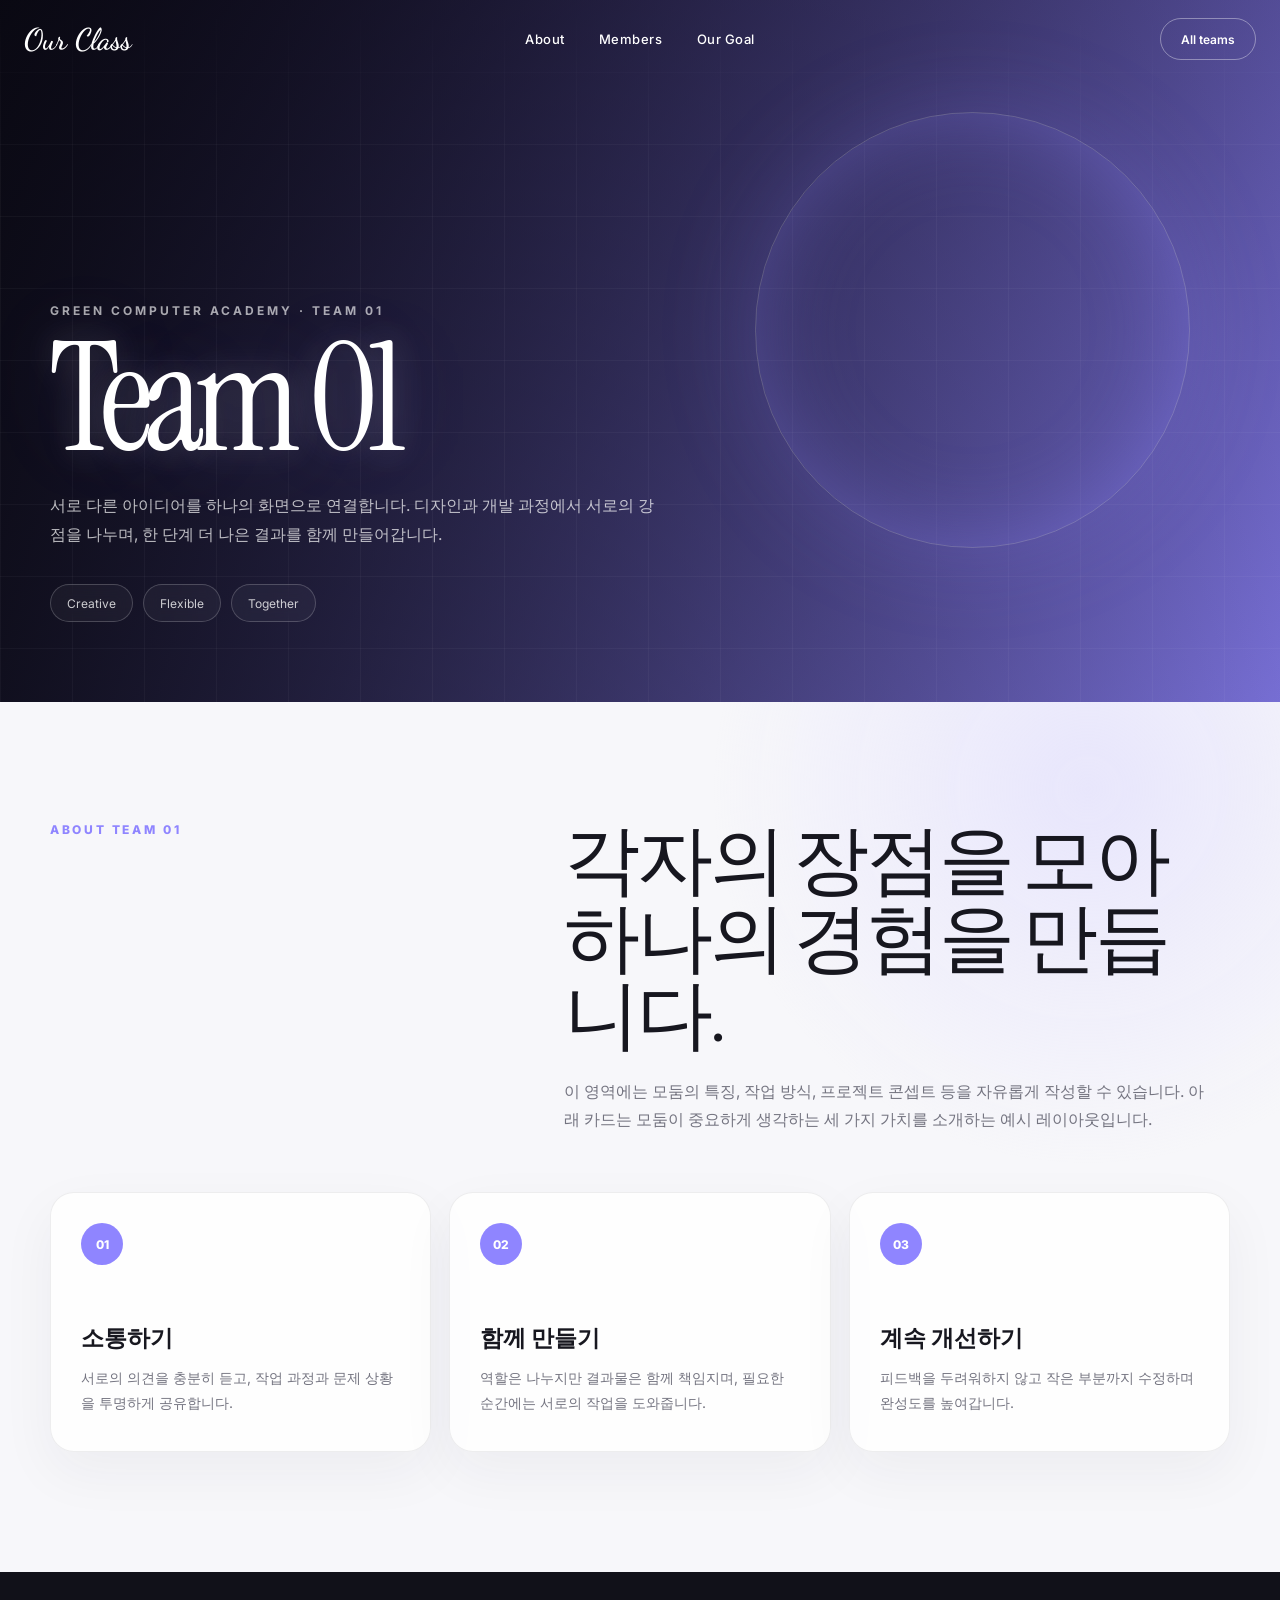
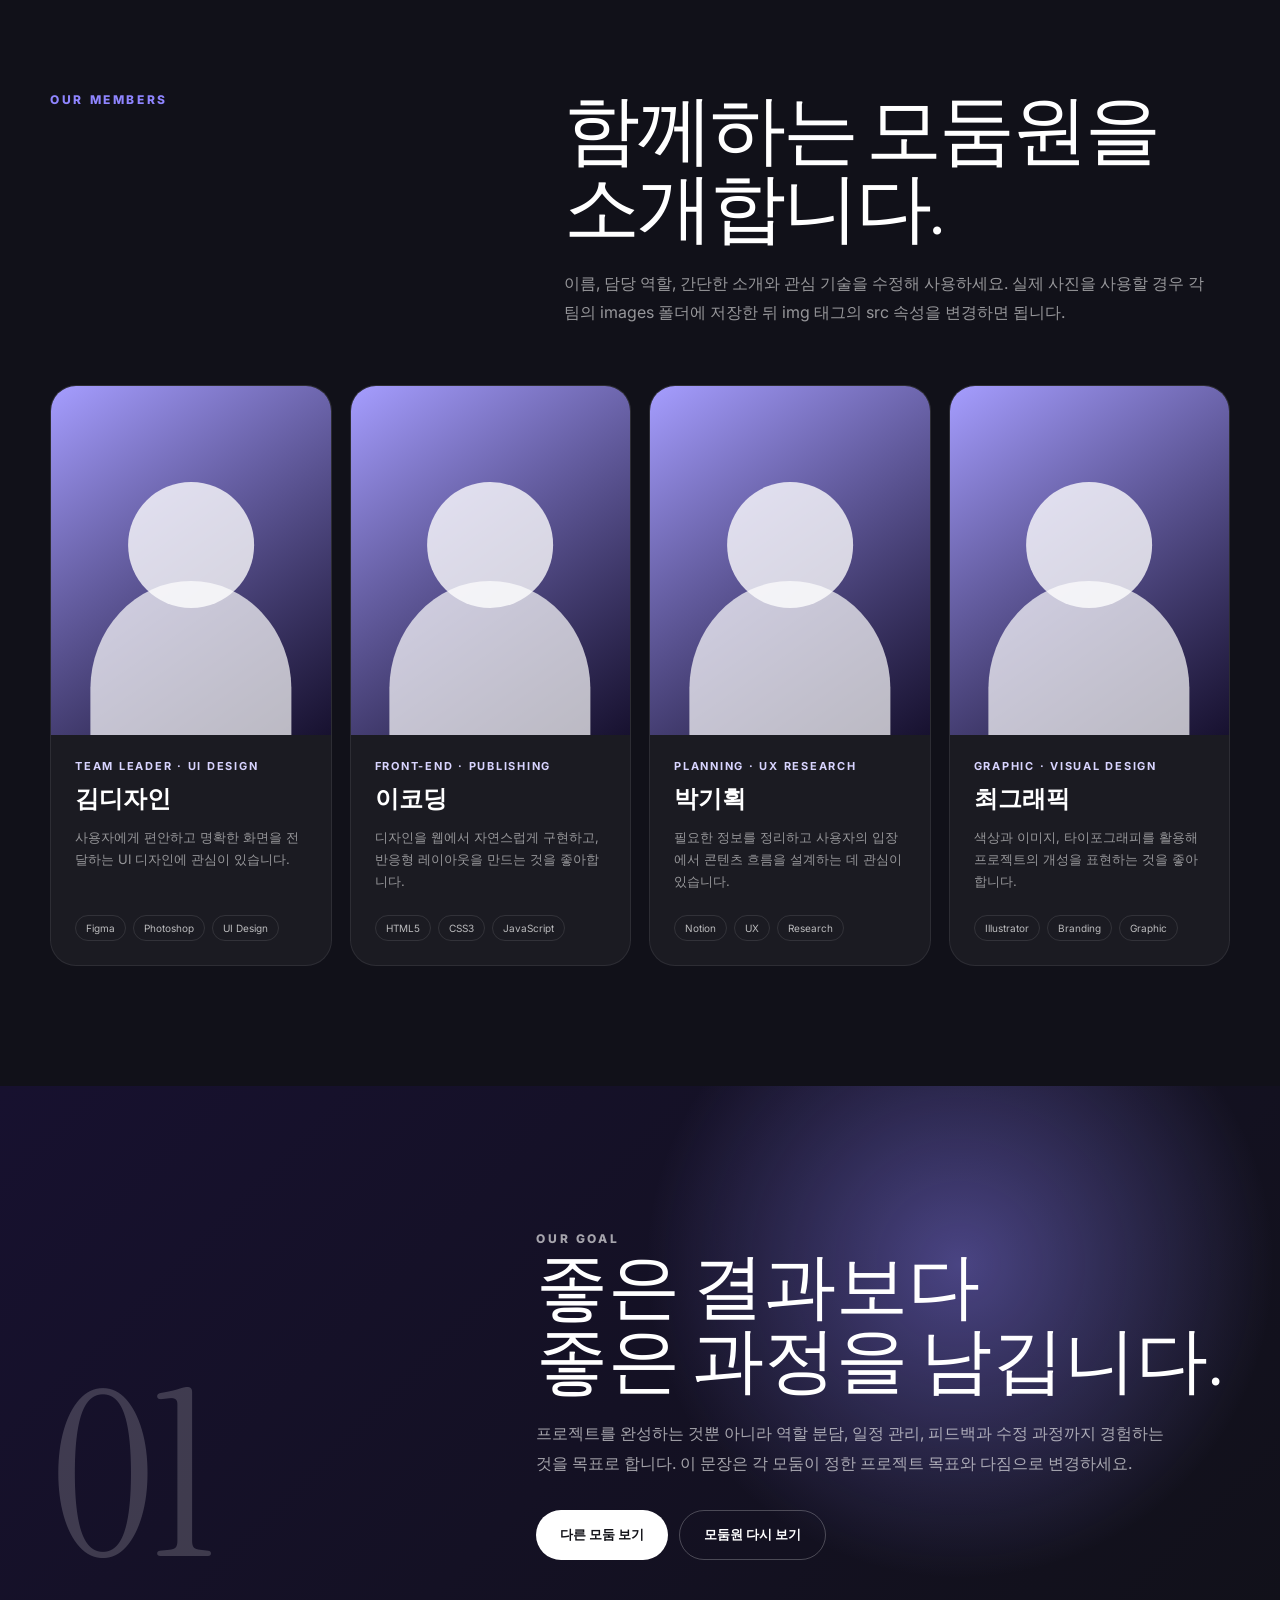
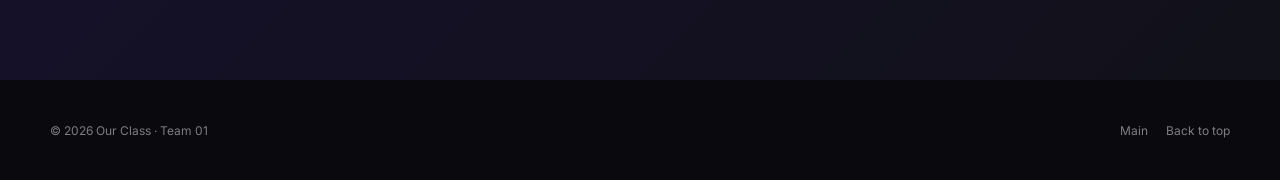
==== team/index.html @ e456d538 "start" ====
<!DOCTYPE html>
<html lang="ko">
<head>
  <meta charset="UTF-8">
  <meta name="viewport" content="width=device-width, initial-scale=1.0">

  <meta
    name="description"
    content="1모둠의 구성원과 프로젝트 방향을 소개하는 페이지입니다."
  >

  <title>1모둠 소개 | Our Class</title>

  <link rel="preconnect" href="https://fonts.googleapis.com">
  <link rel="preconnect" href="https://fonts.gstatic.com" crossorigin>
  <link
    href="https://fonts.googleapis.com/css2?family=Dancing+Script:wght@400;500;600;700&family=Instrument+Serif:ital@0;1&family=Inter:wght@300;400;500;600;700;800;900&display=swap"
    rel="stylesheet"
  >

  <!-- 루트 공통 스타일 -->
  <link rel="stylesheet" href="../css/reset.css">
  <link rel="stylesheet" href="../css/style.css">
  <link rel="stylesheet" href="../css/team-common.css">

  <!-- 1모둠 개별 스타일 -->
  <link rel="stylesheet" href="./css/team1.css">

  <script src="../js/team.js" defer></script>
</head>

<body class="team-page team1-page">
  <!-- 공통 헤더 -->
  <header class="team-header">
    <div class="team-header-inner">
      <a href="../index.html" class="team-brand">
        Our Class
      </a>

      <nav class="team-nav" aria-label="1모둠 주요 메뉴">
        <a href="#about">About</a>
        <a href="#members">Members</a>
        <a href="#goal">Our Goal</a>
      </nav>

      <a href="../index.html#teams" class="home-button">
        All teams
      </a>

      <button
        type="button"
        class="team-menu-button"
        aria-label="모바일 메뉴 열기"
        aria-expanded="false"
      >
        <span></span>
        <span></span>
        <span></span>
      </button>
    </div>
  </header>

  <div class="team-menu-overlay" aria-hidden="true"></div>

  <aside class="team-mobile-menu" aria-hidden="true">
    <a href="#about">About</a>
    <a href="#members">Members</a>
    <a href="#goal">Our Goal</a>
    <a href="../index.html#teams">All teams</a>
  </aside>

  <main>
    <!-- 히어로 배너 -->
    <section class="team-hero">
      <div class="team-inner">
        <div class="team-hero-content">
          <p class="team-eyebrow">
            GREEN COMPUTER ACADEMY · TEAM 01
          </p>

          <h1 class="team-hero-title">
            Team 01
          </h1>

          <p class="team-hero-copy">
            서로 다른 아이디어를 하나의 화면으로 연결합니다.
            디자인과 개발 과정에서 서로의 강점을 나누며,
            한 단계 더 나은 결과를 함께 만들어갑니다.
          </p>

          <div class="team-hero-meta" aria-label="모둠 키워드">
            <span>Creative</span>
            <span>Flexible</span>
            <span>Together</span>
          </div>
        </div>
      </div>
    </section>

    <!-- 모둠 소개 -->
    <section class="team-section team-intro" id="about">
      <div class="team-inner">
        <div class="team-section-heading team-reveal">
          <p class="team-section-label">ABOUT TEAM 01</p>

          <div>
            <h2 class="team-section-title">
              각자의 장점을 모아<br>
              하나의 경험을 만듭니다.
            </h2>

            <p class="team-section-description">
              이 영역에는 모둠의 특징, 작업 방식, 프로젝트 콘셉트 등을
              자유롭게 작성할 수 있습니다. 아래 카드는 모둠이 중요하게
              생각하는 세 가지 가치를 소개하는 예시 레이아웃입니다.
            </p>
          </div>
        </div>

        <div class="team-intro-grid">
          <article class="team-value-card team-reveal">
            <span class="team-value-number">01</span>
            <h3>소통하기</h3>
            <p>
              서로의 의견을 충분히 듣고, 작업 과정과 문제 상황을
              투명하게 공유합니다.
            </p>
          </article>

          <article class="team-value-card team-reveal">
            <span class="team-value-number">02</span>
            <h3>함께 만들기</h3>
            <p>
              역할은 나누지만 결과물은 함께 책임지며,
              필요한 순간에는 서로의 작업을 도와줍니다.
            </p>
          </article>

          <article class="team-value-card team-reveal">
            <span class="team-value-number">03</span>
            <h3>계속 개선하기</h3>
            <p>
              피드백을 두려워하지 않고 작은 부분까지 수정하며
              완성도를 높여갑니다.
            </p>
          </article>
        </div>
      </div>
    </section>

    <!-- 모둠원 소개 -->
    <section class="team-section members-section" id="members">
      <div class="team-inner">
        <div class="team-section-heading team-reveal">
          <p class="team-section-label">OUR MEMBERS</p>

          <div>
            <h2 class="team-section-title">
              함께하는 모둠원을<br>
              소개합니다.
            </h2>

            <p class="team-section-description">
              이름, 담당 역할, 간단한 소개와 관심 기술을 수정해 사용하세요.
              실제 사진을 사용할 경우 각 팀의 images 폴더에 저장한 뒤
              img 태그의 src 속성을 변경하면 됩니다.
            </p>
          </div>
        </div>

        <div class="member-grid">
          <article class="member-card team-reveal">
            <div class="member-photo">
              <!-- 예: <img src="./images/member1.jpg" alt="김디자인 프로필 사진"> -->
            </div>

            <div class="member-info">
              <p class="member-role">TEAM LEADER · UI DESIGN</p>
              <h3 class="member-name">김디자인</h3>
              <p class="member-copy">
                사용자에게 편안하고 명확한 화면을 전달하는
                UI 디자인에 관심이 있습니다.
              </p>
              <div class="member-skills">
                <span>Figma</span>
                <span>Photoshop</span>
                <span>UI Design</span>
              </div>
            </div>
          </article>

          <article class="member-card team-reveal">
            <div class="member-photo">
              <!-- 예: <img src="./images/member2.jpg" alt="이코딩 프로필 사진"> -->
            </div>

            <div class="member-info">
              <p class="member-role">FRONT-END · PUBLISHING</p>
              <h3 class="member-name">이코딩</h3>
              <p class="member-copy">
                디자인을 웹에서 자연스럽게 구현하고,
                반응형 레이아웃을 만드는 것을 좋아합니다.
              </p>
              <div class="member-skills">
                <span>HTML5</span>
                <span>CSS3</span>
                <span>JavaScript</span>
              </div>
            </div>
          </article>

          <article class="member-card team-reveal">
            <div class="member-photo">
              <!-- 예: <img src="./images/member3.jpg" alt="박기획 프로필 사진"> -->
            </div>

            <div class="member-info">
              <p class="member-role">PLANNING · UX RESEARCH</p>
              <h3 class="member-name">박기획</h3>
              <p class="member-copy">
                필요한 정보를 정리하고 사용자의 입장에서
                콘텐츠 흐름을 설계하는 데 관심이 있습니다.
              </p>
              <div class="member-skills">
                <span>Notion</span>
                <span>UX</span>
                <span>Research</span>
              </div>
            </div>
          </article>

          <article class="member-card team-reveal">
            <div class="member-photo">
              <!-- 예: <img src="./images/member4.jpg" alt="최그래픽 프로필 사진"> -->
            </div>

            <div class="member-info">
              <p class="member-role">GRAPHIC · VISUAL DESIGN</p>
              <h3 class="member-name">최그래픽</h3>
              <p class="member-copy">
                색상과 이미지, 타이포그래피를 활용해
                프로젝트의 개성을 표현하는 것을 좋아합니다.
              </p>
              <div class="member-skills">
                <span>Illustrator</span>
                <span>Branding</span>
                <span>Graphic</span>
              </div>
            </div>
          </article>
        </div>
      </div>
    </section>

    <!-- 모둠 목표 -->
    <section class="team-section goal-section" id="goal">
      <div class="team-inner goal-box">
        <p class="goal-number team-reveal">01</p>

        <div class="goal-content team-reveal">
          <p class="team-section-label">OUR GOAL</p>

          <h2>
            좋은 결과보다<br>
            좋은 과정을 남깁니다.
          </h2>

          <p>
            프로젝트를 완성하는 것뿐 아니라 역할 분담, 일정 관리,
            피드백과 수정 과정까지 경험하는 것을 목표로 합니다.
            이 문장은 각 모둠이 정한 프로젝트 목표와 다짐으로 변경하세요.
          </p>

          <div class="goal-actions">
            <a href="../index.html#teams" class="primary-link">
              다른 모둠 보기
            </a>
            <a href="#members" class="line-link">
              모둠원 다시 보기
            </a>
          </div>
        </div>
      </div>
    </section>
  </main>

  <footer class="team-footer">
    <p>© 2026 Our Class · Team 01</p>

    <div class="team-footer-links">
      <a href="../index.html">Main</a>
      <a href="#top" onclick="window.scrollTo({ top: 0, behavior: 'smooth' }); return false;">
        Back to top
      </a>
    </div>
  </footer>
</body>
</html>
---- css/style.css ----
:root {
  --dark: #0a0608;
  --white: #ffffff;
  --header-height: 80px;
  --page-padding: clamp(20px, 4vw, 64px);
}

body {
  overflow-x: hidden;
  color: var(--white);
  background: var(--dark);
  font-family: "Inter", sans-serif;
}

body.menu-open {
  overflow: hidden;
}

.site-wrap {
  background: var(--dark);
}

.font-instrument,
.hero-title,
.story-quote {
  font-family: "Instrument Serif", serif;
}

.text-glow {
  text-shadow:
    0 0 40px rgba(255, 255, 255, 0.4),
    0 0 80px rgba(255, 255, 255, 0.2),
    0 0 120px rgba(255, 255, 255, 0.1);
}

.button {
  display: inline-flex;
  align-items: center;
  justify-content: center;
  min-height: 52px;
  padding: 0 30px;
  border-radius: 999px;
  color: #090909;
  background: #ffffff;
  box-shadow:
    0 0 20px rgba(255, 255, 255, 0.3),
    0 0 40px rgba(255, 255, 255, 0.1);
  font-size: 14px;
  font-weight: 600;
  letter-spacing: 0.02em;
  transition:
    background-color 0.3s ease,
    transform 0.3s ease,
    box-shadow 0.3s ease;
}

.button:hover {
  background: rgba(255, 255, 255, 0.9);
  transform: translateY(-3px);
  box-shadow:
    0 10px 30px rgba(255, 255, 255, 0.2),
    0 0 50px rgba(255, 255, 255, 0.12);
}

.button-small {
  min-height: 46px;
  padding: 0 24px;
  font-size: 13px;
}

/* Header */
.site-header {
  position: fixed;
  inset: 0 0 auto;
  z-index: 100;
  height: var(--header-height);
  color: #ffffff;
  transition:
    background-color 0.35s ease,
    border-color 0.35s ease,
    backdrop-filter 0.35s ease;
}

.site-header.scrolled {
  border-bottom: 1px solid rgba(255, 255, 255, 0.08);
  background: rgba(10, 6, 8, 0.55);
  backdrop-filter: blur(18px);
  -webkit-backdrop-filter: blur(18px);
}

.header-inner {
  display: grid;
  grid-template-columns: 1fr auto 1fr;
  align-items: center;
  width: 100%;
  height: 100%;
  padding: 0 var(--page-padding);
}

.brand {
  justify-self: start;
  font-family: "Dancing Script", cursive;
  font-size: clamp(27px, 2.4vw, 36px);
  font-weight: 600;
  line-height: 1;
}

.desktop-nav {
  display: flex;
  align-items: center;
  gap: clamp(28px, 4vw, 52px);
}

.desktop-nav a {
  position: relative;
  color: rgba(255, 255, 255, 0.78);
  font-size: 13px;
  letter-spacing: 0.04em;
  transition: color 0.3s ease;
}

.desktop-nav a::after {
  position: absolute;
  right: 0;
  bottom: -8px;
  left: 0;
  height: 1px;
  background: #ffffff;
  transform: scaleX(0);
  transform-origin: right;
  transition: transform 0.35s cubic-bezier(0.22, 1, 0.36, 1);
  content: "";
}

.desktop-nav a:hover {
  color: #ffffff;
}

.desktop-nav a:hover::after {
  transform: scaleX(1);
  transform-origin: left;
}

.desktop-cta {
  justify-self: end;
}

.menu-button {
  display: none;
  position: relative;
  z-index: 120;
  justify-self: end;
  width: 34px;
  height: 28px;
  cursor: pointer;
}

.menu-button span {
  position: absolute;
  left: 0;
  width: 34px;
  height: 1.5px;
  background: #ffffff;
  transition:
    transform 0.55s cubic-bezier(0.22, 1, 0.36, 1),
    opacity 0.35s ease;
}

.menu-button span:nth-child(1) {
  top: 4px;
}

.menu-button span:nth-child(2) {
  top: 13px;
}

.menu-button span:nth-child(3) {
  top: 22px;
}

.menu-button.is-open span:nth-child(1) {
  transform: translateY(9px) rotate(45deg);
}

.menu-button.is-open span:nth-child(2) {
  opacity: 0;
  transform: scaleX(0);
}

.menu-button.is-open span:nth-child(3) {
  transform: translateY(-9px) rotate(-45deg);
}

/* Mobile menu */
.menu-overlay {
  position: fixed;
  inset: 0;
  z-index: 90;
  visibility: hidden;
  opacity: 0;
  background: rgba(0, 0, 0, 0.42);
  transition:
    opacity 0.4s ease,
    visibility 0.4s ease;
}

.menu-overlay.is-open {
  visibility: visible;
  opacity: 1;
}

.mobile-menu {
  position: fixed;
  top: 0;
  right: 0;
  z-index: 110;
  display: flex;
  flex-direction: column;
  justify-content: center;
  width: min(85%, 340px);
  height: 100dvh;
  padding: 110px 34px 40px;
  border-left: 1px solid rgba(255, 255, 255, 0.1);
  background: rgba(10, 6, 8, 0.95);
  backdrop-filter: blur(24px);
  -webkit-backdrop-filter: blur(24px);
  transform: translateX(105%);
  transition: transform 0.62s cubic-bezier(0.22, 1, 0.36, 1);
}

.mobile-menu.is-open {
  transform: translateX(0);
}

.mobile-menu-nav {
  display: flex;
  flex-direction: column;
  gap: 22px;
  margin-bottom: 50px;
}

.mobile-menu-nav a {
  opacity: 0;
  font-family: "Instrument Serif", serif;
  font-size: 34px;
  transform: translateX(45px);
  transition:
    opacity 0.5s ease,
    transform 0.55s cubic-bezier(0.22, 1, 0.36, 1);
}

.mobile-menu.is-open .mobile-menu-nav a {
  opacity: 1;
  transform: translateX(0);
  transition-delay: calc(150ms + var(--menu-index) * 75ms);
}

.mobile-menu-button {
  opacity: 0;
  transform: translateY(20px);
  transition:
    opacity 0.45s ease 450ms,
    transform 0.45s ease 450ms,
    background-color 0.3s ease;
}

.mobile-menu.is-open .mobile-menu-button {
  opacity: 1;
  transform: translateY(0);
}

/* Hero */
.hero-section {
  position: relative;
  display: grid;
  min-height: 100vh;
  min-height: 100svh;
  overflow: hidden;
  place-items: center;
  background: #130b10;
}

.hero-video,
.hero-fallback,
.hero-overlay {
  position: absolute;
  inset: 0;
  width: 100%;
  height: 100%;
}

.hero-video {
  z-index: 0;
  object-fit: cover;
}

.hero-fallback {
  z-index: -1;
  background:
    radial-gradient(circle at 30% 25%, rgba(158, 77, 103, 0.42), transparent 30%),
    linear-gradient(135deg, #12080d 0%, #40202c 45%, #09090c 100%);
}

.hero-overlay {
  z-index: 1;
  background:
    linear-gradient(180deg, rgba(0,0,0,0.28) 0%, rgba(0,0,0,0.12) 55%, rgba(0,0,0,0.4) 100%),
    rgba(0, 0, 0, 0.2);
}

.hero-content {
  position: relative;
  z-index: 3;
  display: flex;
  align-items: center;
  flex-direction: column;
  width: min(94%, 1100px);
  margin-top: -120px;
  text-align: center;
}

.hero-kicker {
  margin-bottom: 22px;
  color: rgba(255, 255, 255, 0.62);
  font-size: 11px;
  font-weight: 600;
  letter-spacing: 0.28em;
}

.hero-title {
  max-width: 1050px;
  font-size: clamp(48px, 8vw, 110px);
  font-weight: 400;
  line-height: 0.9;
  letter-spacing: -0.045em;
}

.hero-description {
  max-width: 630px;
  margin-top: 26px;
  color: rgba(255, 255, 255, 0.72);
  font-size: clamp(14px, 1.5vw, 16px);
  line-height: 1.8;
}

.hero-content .button {
  margin-top: 34px;
}

.reveal-hero {
  opacity: 0;
  transform: translateY(28px);
  animation: heroReveal 1s cubic-bezier(0.22, 1, 0.36, 1) forwards;
}

.hero-kicker.reveal-hero {
  animation-delay: 0.1s;
}

.hero-title.reveal-hero {
  animation-delay: 0.22s;
}

.hero-description.reveal-hero {
  animation-delay: 0.36s;
}

.hero-content .button.reveal-hero {
  animation-delay: 0.5s;
}

.sound-indicator {
  position: absolute;
  bottom: 32px;
  left: 32px;
  z-index: 4;
  display: flex;
  align-items: center;
  gap: 12px;
}

.sound-circle {
  display: grid;
  width: 40px;
  height: 40px;
  border: 1px solid rgba(255, 255, 255, 0.22);
  border-radius: 50%;
  place-items: center;
}

.sound-circle span {
  width: 14px;
  height: 2px;
  border-radius: 999px;
  background: rgba(255, 255, 255, 0.78);
  animation: soundPulse 1.4s ease-in-out infinite;
}

.sound-indicator p {
  color: rgba(255, 255, 255, 0.58);
  font-size: 11px;
  line-height: 1.45;
}

.scroll-indicator {
  position: absolute;
  right: 34px;
  bottom: 30px;
  z-index: 4;
  display: flex;
  align-items: center;
  flex-direction: column;
  gap: 12px;
  color: rgba(255, 255, 255, 0.58);
  font-size: 9px;
  letter-spacing: 0.24em;
}

.scroll-indicator i {
  display: block;
  position: relative;
  width: 1px;
  height: 54px;
  overflow: hidden;
  background: rgba(255, 255, 255, 0.18);
}

.scroll-indicator i::after {
  position: absolute;
  top: -50%;
  left: 0;
  width: 100%;
  height: 45%;
  background: #ffffff;
  animation: scrollLine 1.7s linear infinite;
  content: "";
}

/* Story section */
.story-section {
  position: relative;
  display: grid;
  min-height: 100vh;
  min-height: 100svh;
  overflow: hidden;
  padding: 130px 20px 90px;
  place-items: center;
  isolation: isolate;
}

.story-gradient {
  position: absolute;
  inset: 0;
  z-index: -4;
  background: linear-gradient(
    to bottom,
    #010a17 0%,
    #0a4267 30%,
    #20658e 60%,
    #6badc4 100%
  );
}

.rainbow-layer {
  position: absolute;
  top: 0;
  right: 0;
  left: 0;
  z-index: 30;
  width: 100%;
  pointer-events: none;
  will-change: transform;
}

.cloud-layer {
  position: absolute;
  z-index: 10;
  width: clamp(500px, 48vw, 650px);
  opacity: 0;
  pointer-events: none;
  will-change: transform, opacity;
}

.cloud-left {
  bottom: 10%;
  left: 0;
  margin-left: -50%;
}

.cloud-right {
  right: 0;
  bottom: 15%;
  margin-right: -75%;
  transform: scaleX(-1);
}

.story-content {
  position: relative;
  z-index: 20;
  width: min(92%, 980px);
  text-align: center;
}

.story-label {
  margin-bottom: 28px;
  color: rgba(255, 255, 255, 0.62);
  font-size: 11px;
  font-weight: 600;
  letter-spacing: 0.25em;
}

.story-quote {
  color: #ffffff;
  font-size: clamp(24px, 3.1vw, 44px);
  font-style: normal;
  line-height: 1.5;
  text-wrap: balance;
}

.story-author {
  margin-top: 30px;
  color: rgba(255, 255, 255, 0.78);
  font-size: 14px;
  letter-spacing: 0.05em;
}

.team-links {
  display: grid;
  grid-template-columns: repeat(6, 1fr);
  gap: 10px;
  margin-top: 48px;
}

.liquid-glass {
  position: relative;
  display: flex;
  align-items: center;
  justify-content: center;
  min-height: 48px;
  overflow: hidden;
  border-radius: 999px;
  background: rgba(255, 255, 255, 0.01);
  background-blend-mode: luminosity;
  box-shadow: inset 0 1px 1px rgba(255, 255, 255, 0.1);
  backdrop-filter: blur(4px);
  -webkit-backdrop-filter: blur(4px);
  color: rgba(255, 255, 255, 0.92);
  font-size: 12px;
  font-weight: 600;
  letter-spacing: 0.05em;
  transition:
    background-color 0.3s ease,
    transform 0.3s ease;
}

.liquid-glass::before {
  position: absolute;
  inset: 0;
  border-radius: inherit;
  padding: 1.4px;
  background: linear-gradient(
    180deg,
    rgba(255, 255, 255, 0.45) 0%,
    rgba(255, 255, 255, 0.15) 20%,
    rgba(255, 255, 255, 0) 40%,
    rgba(255, 255, 255, 0) 60%,
    rgba(255, 255, 255, 0.15) 80%,
    rgba(255, 255, 255, 0.45) 100%
  );
  pointer-events: none;
  content: "";
  -webkit-mask:
    linear-gradient(#fff 0 0) content-box,
    linear-gradient(#fff 0 0);
  -webkit-mask-composite: xor;
  mask-composite: exclude;
}

.liquid-glass:hover {
  background: rgba(255, 255, 255, 0.12);
  transform: translateY(-4px);
}

.team-note {
  margin-top: 18px;
  color: rgba(255, 255, 255, 0.56);
  font-size: 12px;
  line-height: 1.6;
}

/* Footer */
.footer {
  display: flex;
  align-items: center;
  justify-content: space-between;
  min-height: 100px;
  padding: 0 var(--page-padding);
  color: rgba(255, 255, 255, 0.56);
  background: #06101b;
  font-size: 12px;
}

.footer a {
  color: rgba(255, 255, 255, 0.82);
}

/* Animations */
@keyframes heroReveal {
  to {
    opacity: 1;
    transform: translateY(0);
  }
}

@keyframes soundPulse {
  0%,
  100% {
    transform: scaleX(0.55);
  }

  50% {
    transform: scaleX(1);
  }
}

@keyframes scrollLine {
  to {
    top: 115%;
  }
}

/* Responsive */
@media (max-width: 960px) {
  .header-inner {
    grid-template-columns: 1fr auto;
  }

  .desktop-nav,
  .desktop-cta {
    display: none;
  }

  .menu-button {
    display: block;
  }

  .hero-content {
    margin-top: -80px;
  }

  .team-links {
    grid-template-columns: repeat(3, 1fr);
  }
}

@media (max-width: 640px) {
  :root {
    --header-height: 70px;
  }

  .hero-content {
    width: calc(100% - 32px);
    margin-top: -55px;
  }

  .hero-kicker {
    margin-bottom: 16px;
    font-size: 9px;
  }

  .hero-title {
    font-size: clamp(42px, 13vw, 62px);
    line-height: 0.94;
  }

  .hero-description {
    max-width: 480px;
    margin-top: 20px;
    font-size: 14px;
  }

  .hero-content .button {
    margin-top: 26px;
  }

  .sound-indicator {
    display: none;
  }

  .scroll-indicator {
    right: 20px;
    bottom: 20px;
  }

  .story-section {
    min-height: 110svh;
    padding: 110px 16px 70px;
  }

  .rainbow-layer {
    width: 160%;
    max-width: none;
    margin-left: -30%;
  }

  .cloud-layer {
    display: none;
  }

  .story-label {
    margin-bottom: 20px;
  }

  .story-quote {
    font-size: clamp(21px, 7vw, 30px);
    line-height: 1.48;
  }

  .story-author {
    margin-top: 22px;
    font-size: 12px;
  }

  .team-links {
    grid-template-columns: repeat(2, 1fr);
    gap: 8px;
    margin-top: 34px;
  }

  .liquid-glass {
    min-height: 44px;
    font-size: 11px;
  }

  .footer {
    align-items: flex-start;
    flex-direction: column;
    justify-content: center;
    gap: 6px;
  }
}

@media (prefers-reduced-motion: reduce) {
  html {
    scroll-behavior: auto;
  }

  *,
  *::before,
  *::after {
    animation-duration: 0.01ms !important;
    animation-iteration-count: 1 !important;
    scroll-behavior: auto !important;
    transition-duration: 0.01ms !important;
  }
}
---- css/team-common.css ----
/* =========================================================
   TEAM PAGE COMMON STYLE
   팀 페이지 전체가 공유하는 레이아웃입니다.
   학생들은 이 파일보다 각 팀 폴더의 개별 CSS를 수정하는 것을 권장합니다.
========================================================= */

.team-page {
  --team-accent: #8f85ff;
  --team-accent-soft: #d8d4ff;
  --team-deep: #151128;
  --team-hero-image: none;

  min-width: 280px;
  color: #181820;
  background: #f7f7fa;
  font-family: "Inter", sans-serif;
}

.team-page.menu-open {
  overflow: hidden;
}

.team-page .team-header {
  position: fixed;
  inset: 0 0 auto;
  z-index: 100;
  height: 78px;
  color: #ffffff;
  transition:
    color 0.35s ease,
    background-color 0.35s ease,
    border-color 0.35s ease,
    backdrop-filter 0.35s ease;
}

.team-page .team-header.scrolled {
  color: #181820;
  border-bottom: 1px solid rgba(20, 20, 30, 0.08);
  background: rgba(255, 255, 255, 0.86);
  backdrop-filter: blur(18px);
  -webkit-backdrop-filter: blur(18px);
}

.team-page .team-header-inner {
  display: grid;
  grid-template-columns: 1fr auto 1fr;
  align-items: center;
  width: min(calc(100% - 48px), 1240px);
  height: 100%;
  margin: 0 auto;
}

.team-page .team-brand {
  justify-self: start;
  font-family: "Dancing Script", cursive;
  font-size: 30px;
  font-weight: 600;
}

.team-page .team-nav {
  display: flex;
  gap: 34px;
  align-items: center;
}

.team-page .team-nav a {
  position: relative;
  font-size: 13px;
  font-weight: 500;
  letter-spacing: 0.04em;
}

.team-page .team-nav a::after {
  position: absolute;
  right: 0;
  bottom: -8px;
  left: 0;
  height: 1px;
  background: currentColor;
  transform: scaleX(0);
  transform-origin: right;
  transition: transform 0.35s cubic-bezier(0.22, 1, 0.36, 1);
  content: "";
}

.team-page .team-nav a:hover::after {
  transform: scaleX(1);
  transform-origin: left;
}

.team-page .home-button {
  justify-self: end;
  display: inline-flex;
  align-items: center;
  min-height: 42px;
  padding: 0 20px;
  border: 1px solid rgba(255, 255, 255, 0.38);
  border-radius: 999px;
  font-size: 12px;
  font-weight: 600;
  transition:
    color 0.3s ease,
    background-color 0.3s ease,
    border-color 0.3s ease;
}

.team-page .team-header.scrolled .home-button {
  border-color: rgba(20, 20, 30, 0.16);
}

.team-page .home-button:hover {
  color: #111118;
  border-color: #ffffff;
  background: #ffffff;
}

.team-page .team-header.scrolled .home-button:hover {
  color: #ffffff;
  border-color: var(--team-accent);
  background: var(--team-accent);
}

.team-page .team-menu-button {
  display: none;
  position: relative;
  z-index: 130;
  justify-self: end;
  width: 34px;
  height: 28px;
  cursor: pointer;
}

.team-page .team-menu-button span {
  position: absolute;
  left: 0;
  width: 34px;
  height: 1.5px;
  background: currentColor;
  transition:
    transform 0.52s cubic-bezier(0.22, 1, 0.36, 1),
    opacity 0.3s ease;
}

.team-page .team-menu-button span:nth-child(1) {
  top: 4px;
}

.team-page .team-menu-button span:nth-child(2) {
  top: 13px;
}

.team-page .team-menu-button span:nth-child(3) {
  top: 22px;
}

.team-page .team-menu-button.is-open span:nth-child(1) {
  transform: translateY(9px) rotate(45deg);
}

.team-page .team-menu-button.is-open span:nth-child(2) {
  opacity: 0;
  transform: scaleX(0);
}

.team-page .team-menu-button.is-open span:nth-child(3) {
  transform: translateY(-9px) rotate(-45deg);
}

.team-page .team-mobile-menu {
  position: fixed;
  inset: 0 0 0 auto;
  z-index: 120;
  display: flex;
  flex-direction: column;
  justify-content: center;
  width: min(84%, 350px);
  height: 100dvh;
  padding: 100px 34px 40px;
  color: #ffffff;
  border-left: 1px solid rgba(255, 255, 255, 0.1);
  background: rgba(12, 10, 18, 0.96);
  backdrop-filter: blur(22px);
  -webkit-backdrop-filter: blur(22px);
  transform: translateX(104%);
  transition: transform 0.6s cubic-bezier(0.22, 1, 0.36, 1);
}

.team-page .team-mobile-menu.is-open {
  transform: translateX(0);
}

.team-page .team-mobile-menu a {
  margin-bottom: 21px;
  opacity: 0;
  font-family: "Instrument Serif", serif;
  font-size: 34px;
  transform: translateX(36px);
  transition:
    opacity 0.45s ease,
    transform 0.5s cubic-bezier(0.22, 1, 0.36, 1);
}

.team-page .team-mobile-menu.is-open a {
  opacity: 1;
  transform: translateX(0);
}

.team-page .team-mobile-menu.is-open a:nth-child(1) {
  transition-delay: 0.14s;
}

.team-page .team-mobile-menu.is-open a:nth-child(2) {
  transition-delay: 0.21s;
}

.team-page .team-mobile-menu.is-open a:nth-child(3) {
  transition-delay: 0.28s;
}

.team-page .team-mobile-menu.is-open a:nth-child(4) {
  transition-delay: 0.35s;
}

.team-page .team-menu-overlay {
  position: fixed;
  inset: 0;
  z-index: 110;
  visibility: hidden;
  opacity: 0;
  background: rgba(0, 0, 0, 0.46);
  transition:
    opacity 0.35s ease,
    visibility 0.35s ease;
}

.team-page .team-menu-overlay.is-open {
  visibility: visible;
  opacity: 1;
}

/* Hero */
.team-page .team-hero {
  position: relative;
  display: flex;
  align-items: flex-end;
  min-height: 78vh;
  min-height: 78svh;
  overflow: hidden;
  padding: 150px 0 80px;
  color: #ffffff;
  background:
    linear-gradient(
      90deg,
      rgba(7, 7, 13, 0.84) 0%,
      rgba(7, 7, 13, 0.42) 58%,
      rgba(7, 7, 13, 0.18) 100%
    ),
    var(--team-hero-image),
    linear-gradient(135deg, var(--team-deep), var(--team-accent));
  background-position: center;
  background-size: cover;
  isolation: isolate;
}

.team-page .team-hero::before {
  position: absolute;
  inset: 0;
  z-index: -1;
  opacity: 0.3;
  background-image:
    linear-gradient(rgba(255, 255, 255, 0.12) 1px, transparent 1px),
    linear-gradient(90deg, rgba(255, 255, 255, 0.12) 1px, transparent 1px);
  background-size: 72px 72px;
  mask-image: linear-gradient(to bottom, transparent 0%, #000 24%, #000 100%);
  content: "";
}

.team-page .team-hero::after {
  position: absolute;
  top: 16%;
  right: 7%;
  z-index: -1;
  width: clamp(240px, 34vw, 520px);
  aspect-ratio: 1;
  border: 1px solid rgba(255, 255, 255, 0.2);
  border-radius: 50%;
  box-shadow:
    inset 0 0 90px color-mix(in srgb, var(--team-accent) 32%, transparent),
    0 0 100px color-mix(in srgb, var(--team-accent) 18%, transparent);
  animation: teamOrb 8s ease-in-out infinite;
  content: "";
}

.team-page .team-inner {
  width: min(calc(100% - 48px), 1180px);
  margin: 0 auto;
}

.team-page .team-hero-content {
  position: relative;
  z-index: 2;
  width: min(100%, 800px);
}

.team-page .team-eyebrow {
  margin-bottom: 20px;
  color: rgba(255, 255, 255, 0.64);
  font-size: 12px;
  font-weight: 700;
  letter-spacing: 0.25em;
}

.team-page .team-hero-title {
  font-family: "Instrument Serif", serif;
  font-size: clamp(66px, 12vw, 150px);
  font-weight: 400;
  line-height: 0.82;
  letter-spacing: -0.06em;
  text-shadow:
    0 0 35px rgba(255, 255, 255, 0.2),
    0 0 90px color-mix(in srgb, var(--team-accent) 20%, transparent);
}

.team-page .team-hero-copy {
  max-width: 610px;
  margin-top: 30px;
  color: rgba(255, 255, 255, 0.72);
  font-size: 16px;
  line-height: 1.85;
}

.team-page .team-hero-meta {
  display: flex;
  flex-wrap: wrap;
  gap: 10px;
  margin-top: 34px;
}

.team-page .team-hero-meta span {
  display: inline-flex;
  align-items: center;
  min-height: 38px;
  padding: 0 16px;
  border: 1px solid rgba(255, 255, 255, 0.2);
  border-radius: 999px;
  background: rgba(255, 255, 255, 0.04);
  backdrop-filter: blur(8px);
  -webkit-backdrop-filter: blur(8px);
  color: rgba(255, 255, 255, 0.78);
  font-size: 12px;
}

/* Sections */
.team-page .team-section {
  padding: 120px 0;
}

.team-page .team-section-heading {
  display: grid;
  grid-template-columns: 0.8fr 1.2fr;
  gap: 70px;
  align-items: start;
  margin-bottom: 58px;
}

.team-page .team-section-label {
  color: var(--team-accent);
  font-size: 12px;
  font-weight: 800;
  letter-spacing: 0.22em;
}

.team-page .team-section-title {
  color: #17171f;
  font-family: "Instrument Serif", serif;
  font-size: clamp(44px, 6vw, 76px);
  font-weight: 400;
  line-height: 1.02;
  letter-spacing: -0.04em;
}

.team-page .team-section-description {
  max-width: 650px;
  margin-top: 22px;
  color: #747480;
  font-size: 16px;
  line-height: 1.8;
}

.team-page .team-intro {
  background:
    radial-gradient(
      circle at 85% 10%,
      color-mix(in srgb, var(--team-accent-soft) 48%, transparent),
      transparent 28%
    ),
    #f7f7fa;
}

.team-page .team-intro-grid {
  display: grid;
  grid-template-columns: repeat(3, 1fr);
  gap: 18px;
}

.team-page .team-value-card {
  min-height: 260px;
  padding: 30px;
  border: 1px solid rgba(20, 20, 30, 0.07);
  border-radius: 24px;
  background: rgba(255, 255, 255, 0.8);
  box-shadow: 0 20px 55px rgba(30, 30, 55, 0.05);
  transition:
    transform 0.35s ease,
    box-shadow 0.35s ease;
}

.team-page .team-value-card:hover {
  transform: translateY(-8px);
  box-shadow: 0 26px 65px rgba(30, 30, 55, 0.1);
}

.team-page .team-value-number {
  display: inline-flex;
  align-items: center;
  justify-content: center;
  width: 42px;
  height: 42px;
  margin-bottom: 58px;
  border-radius: 50%;
  color: #ffffff;
  background: var(--team-accent);
  font-size: 12px;
  font-weight: 800;
}

.team-page .team-value-card h3 {
  margin-bottom: 12px;
  color: #17171f;
  font-size: 23px;
}

.team-page .team-value-card p {
  color: #747480;
  font-size: 14px;
  line-height: 1.75;
}

/* Members */
.team-page .members-section {
  color: #ffffff;
  background: #111119;
}

.team-page .members-section .team-section-title {
  color: #ffffff;
}

.team-page .members-section .team-section-description {
  color: rgba(255, 255, 255, 0.56);
}

.team-page .member-grid {
  display: grid;
  grid-template-columns: repeat(4, 1fr);
  gap: 18px;
}

.team-page .member-card {
  position: relative;
  overflow: hidden;
  border: 1px solid rgba(255, 255, 255, 0.08);
  border-radius: 26px;
  background: rgba(255, 255, 255, 0.045);
  transition:
    transform 0.4s cubic-bezier(0.22, 1, 0.36, 1),
    border-color 0.35s ease,
    box-shadow 0.35s ease;
}

.team-page .member-card:hover {
  border-color: color-mix(in srgb, var(--team-accent) 60%, transparent);
  box-shadow: 0 28px 70px rgba(0, 0, 0, 0.24);
  transform: translateY(-10px);
}

.team-page .member-photo {
  position: relative;
  overflow: hidden;
  aspect-ratio: 4 / 5;
  background:
    linear-gradient(
      145deg,
      color-mix(in srgb, var(--team-accent) 80%, #ffffff),
      var(--team-deep)
    );
}

.team-page .member-photo::before {
  position: absolute;
  top: 50%;
  left: 50%;
  width: 45%;
  aspect-ratio: 1;
  border-radius: 50%;
  background: rgba(255, 255, 255, 0.78);
  transform: translate(-50%, -62%);
  content: "";
}

.team-page .member-photo::after {
  position: absolute;
  bottom: -18%;
  left: 50%;
  width: 72%;
  height: 62%;
  border-radius: 50% 50% 12% 12%;
  background: rgba(255, 255, 255, 0.7);
  transform: translateX(-50%);
  content: "";
}

.team-page .member-photo img {
  position: relative;
  z-index: 2;
  width: 100%;
  height: 100%;
  object-fit: cover;
  transition: transform 0.5s ease;
}

.team-page .member-card:hover .member-photo img {
  transform: scale(1.04);
}

.team-page .member-info {
  padding: 24px;
}

.team-page .member-role {
  margin-bottom: 10px;
  color: var(--team-accent-soft);
  font-size: 11px;
  font-weight: 700;
  letter-spacing: 0.16em;
}

.team-page .member-name {
  margin-bottom: 11px;
  font-size: 24px;
}

.team-page .member-copy {
  min-height: 70px;
  color: rgba(255, 255, 255, 0.54);
  font-size: 13px;
  line-height: 1.7;
}

.team-page .member-skills {
  display: flex;
  flex-wrap: wrap;
  gap: 7px;
  margin-top: 19px;
}

.team-page .member-skills span {
  padding: 6px 10px;
  border: 1px solid rgba(255, 255, 255, 0.1);
  border-radius: 999px;
  color: rgba(255, 255, 255, 0.7);
  font-size: 10px;
}

/* Goal */
.team-page .goal-section {
  overflow: hidden;
  color: #ffffff;
  background:
    radial-gradient(
      circle at 75% 30%,
      color-mix(in srgb, var(--team-accent) 44%, transparent),
      transparent 30%
    ),
    linear-gradient(135deg, var(--team-deep), #111119);
}

.team-page .goal-box {
  display: grid;
  grid-template-columns: 0.75fr 1.25fr;
  gap: 70px;
  align-items: end;
}

.team-page .goal-number {
  color: rgba(255, 255, 255, 0.18);
  font-family: "Instrument Serif", serif;
  font-size: clamp(110px, 18vw, 240px);
  line-height: 0.72;
}

.team-page .goal-content h2 {
  font-family: "Instrument Serif", serif;
  font-size: clamp(40px, 6vw, 72px);
  font-weight: 400;
  line-height: 1.02;
}

.team-page .goal-content p {
  max-width: 630px;
  margin-top: 22px;
  color: rgba(255, 255, 255, 0.62);
  line-height: 1.85;
}

.team-page .goal-actions {
  display: flex;
  flex-wrap: wrap;
  gap: 11px;
  margin-top: 32px;
}

.team-page .goal-actions a {
  display: inline-flex;
  align-items: center;
  justify-content: center;
  min-height: 50px;
  padding: 0 24px;
  border-radius: 999px;
  font-size: 13px;
  font-weight: 600;
}

.team-page .goal-actions .primary-link {
  color: #121218;
  background: #ffffff;
}

.team-page .goal-actions .line-link {
  border: 1px solid rgba(255, 255, 255, 0.24);
}

/* Footer */
.team-page .team-footer {
  display: flex;
  align-items: center;
  justify-content: space-between;
  min-height: 100px;
  padding: 0 max(24px, calc((100% - 1180px) / 2));
  color: rgba(255, 255, 255, 0.48);
  background: #09090e;
  font-size: 12px;
}

.team-page .team-footer-links {
  display: flex;
  gap: 18px;
}

/* Reveal animation */
.team-page .team-reveal {
  opacity: 0;
  transform: translateY(52px);
  transition:
    opacity 0.8s ease,
    transform 0.8s cubic-bezier(0.22, 1, 0.36, 1);
}

.team-page .team-reveal.is-visible {
  opacity: 1;
  transform: translateY(0);
}

@keyframes teamOrb {
  0%,
  100% {
    transform: translate3d(0, 0, 0);
  }

  50% {
    transform: translate3d(0, -24px, 0);
  }
}

@media (max-width: 980px) {
  .team-page .team-header-inner {
    grid-template-columns: 1fr auto;
  }

  .team-page .team-nav,
  .team-page .home-button {
    display: none;
  }

  .team-page .team-menu-button {
    display: block;
  }

  .team-page .team-section-heading,
  .team-page .goal-box {
    grid-template-columns: 1fr;
    gap: 30px;
  }

  .team-page .member-grid {
    grid-template-columns: repeat(2, 1fr);
  }

  .team-page .goal-number {
    font-size: 130px;
  }
}

@media (max-width: 720px) {
  .team-page .team-header {
    height: 70px;
  }

  .team-page .team-header-inner,
  .team-page .team-inner {
    width: min(calc(100% - 32px), 1180px);
  }

  .team-page .team-hero {
    min-height: 74svh;
    padding: 130px 0 58px;
  }

  .team-page .team-hero-title {
    font-size: clamp(62px, 22vw, 104px);
  }

  .team-page .team-hero-copy {
    font-size: 14px;
  }

  .team-page .team-section {
    padding: 85px 0;
  }

  .team-page .team-intro-grid,
  .team-page .member-grid {
    grid-template-columns: 1fr;
  }

  .team-page .team-value-card {
    min-height: auto;
  }

  .team-page .team-value-number {
    margin-bottom: 38px;
  }

  .team-page .member-copy {
    min-height: auto;
  }

  .team-page .goal-number {
    font-size: 105px;
  }

  .team-page .team-footer {
    align-items: flex-start;
    flex-direction: column;
    justify-content: center;
    gap: 8px;
    padding: 24px 16px;
  }
}

@media (prefers-reduced-motion: reduce) {
  .team-page *,
  .team-page *::before,
  .team-page *::after {
    animation-duration: 0.01ms !important;
    animation-iteration-count: 1 !important;
    transition-duration: 0.01ms !important;
  }

  .team-page .team-reveal {
    opacity: 1;
    transform: none;
  }
}
---- team/css/team1.css ----
/* Team 01 individual theme
   이 파일에서 팀 컬러와 팀별 세부 디자인을 수정하세요. */

.team1-page {
  --team-accent: #8f85ff;
  --team-accent-soft: #d8d4ff;
  --team-deep: #17112f;

  /* 배경 이미지 사용 예시:
     1. images 폴더에 hero.jpg를 넣습니다.
     2. 아래 주석을 해제합니다.
     --team-hero-image: url("../images/hero.jpg");
  */
}

/* 팀별로 원하는 스타일을 아래에 추가하세요. */
/*
.team1-page .team-hero-title {
  font-style: italic;
}

.team1-page .member-card {
  border-radius: 8px;
}
*/
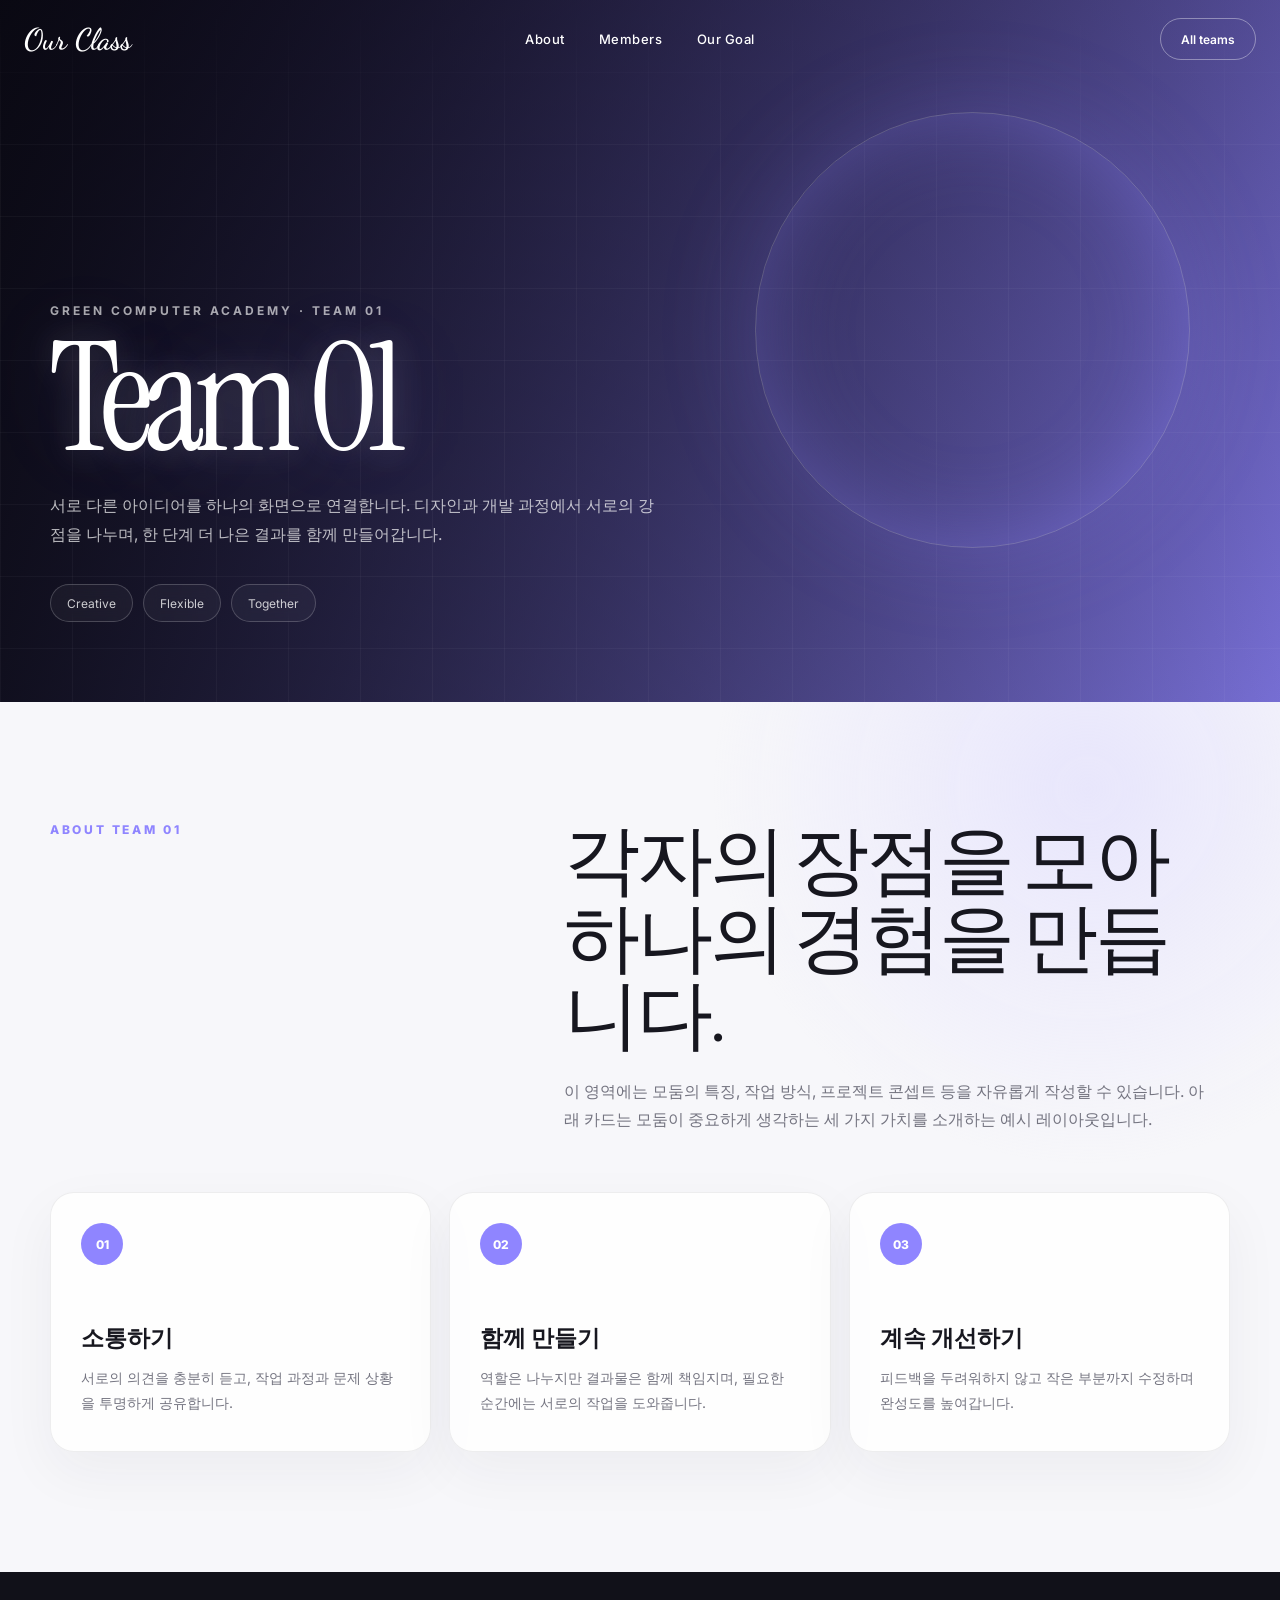
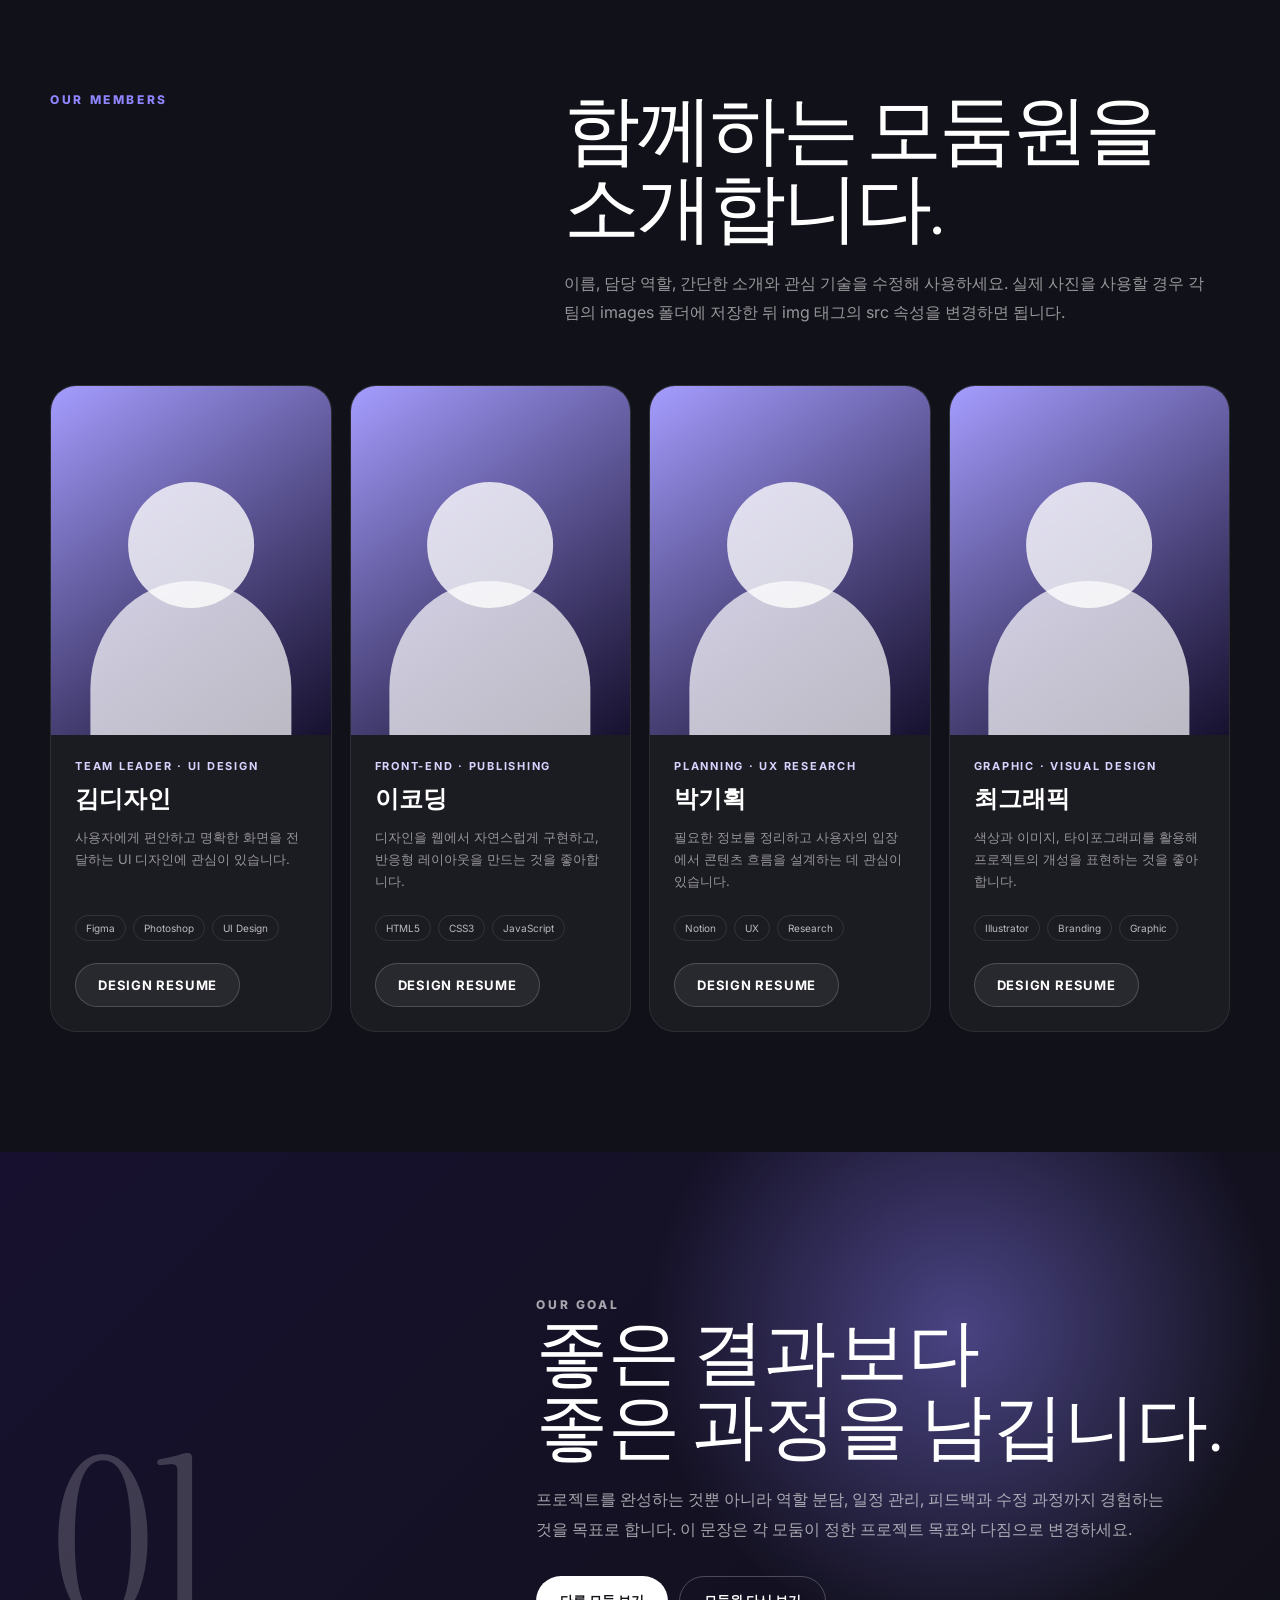
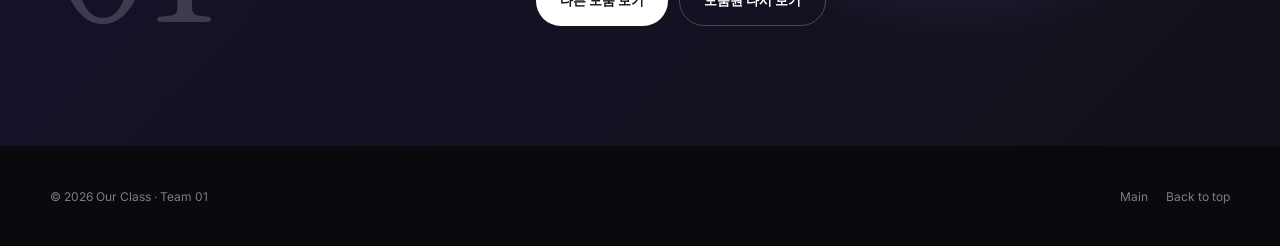
==== commit e9f77268: "팀소개 페이지의 카드리스트에 각 소개페이지 링크 추가 css도 추가, 각 모둠원 소개페이지 members 폴더안의 index.html 추가" ====
--- a/team/index.html
+++ b/team/index.html
@@ -169,86 +169,99 @@
         </div>
 
         <div class="member-grid">
-          <article class="member-card team-reveal">
-            <div class="member-photo">
-              <!-- 예: <img src="./images/member1.jpg" alt="김디자인 프로필 사진"> -->
-            </div>
-
-            <div class="member-info">
-              <p class="member-role">TEAM LEADER · UI DESIGN</p>
-              <h3 class="member-name">김디자인</h3>
-              <p class="member-copy">
-                사용자에게 편안하고 명확한 화면을 전달하는
-                UI 디자인에 관심이 있습니다.
-              </p>
-              <div class="member-skills">
-                <span>Figma</span>
-                <span>Photoshop</span>
-                <span>UI Design</span>
-              </div>
-            </div>
-          </article>
-
-          <article class="member-card team-reveal">
-            <div class="member-photo">
-              <!-- 예: <img src="./images/member2.jpg" alt="이코딩 프로필 사진"> -->
-            </div>
-
-            <div class="member-info">
-              <p class="member-role">FRONT-END · PUBLISHING</p>
-              <h3 class="member-name">이코딩</h3>
-              <p class="member-copy">
-                디자인을 웹에서 자연스럽게 구현하고,
-                반응형 레이아웃을 만드는 것을 좋아합니다.
-              </p>
-              <div class="member-skills">
-                <span>HTML5</span>
-                <span>CSS3</span>
-                <span>JavaScript</span>
-              </div>
-            </div>
-          </article>
-
-          <article class="member-card team-reveal">
-            <div class="member-photo">
-              <!-- 예: <img src="./images/member3.jpg" alt="박기획 프로필 사진"> -->
-            </div>
-
-            <div class="member-info">
-              <p class="member-role">PLANNING · UX RESEARCH</p>
-              <h3 class="member-name">박기획</h3>
-              <p class="member-copy">
-                필요한 정보를 정리하고 사용자의 입장에서
-                콘텐츠 흐름을 설계하는 데 관심이 있습니다.
-              </p>
-              <div class="member-skills">
-                <span>Notion</span>
-                <span>UX</span>
-                <span>Research</span>
-              </div>
-            </div>
-          </article>
-
-          <article class="member-card team-reveal">
-            <div class="member-photo">
-              <!-- 예: <img src="./images/member4.jpg" alt="최그래픽 프로필 사진"> -->
-            </div>
-
-            <div class="member-info">
-              <p class="member-role">GRAPHIC · VISUAL DESIGN</p>
-              <h3 class="member-name">최그래픽</h3>
-              <p class="member-copy">
-                색상과 이미지, 타이포그래피를 활용해
-                프로젝트의 개성을 표현하는 것을 좋아합니다.
-              </p>
-              <div class="member-skills">
-                <span>Illustrator</span>
-                <span>Branding</span>
-                <span>Graphic</span>
-              </div>
-            </div>
-          </article>
-        </div>
+          <a class="member-card-link" href="./members/#kim-design" aria-label="김디자인 소개 페이지로 이동">
+            <article class="member-card team-reveal">
+              <div class="member-photo">
+                <!-- 예: <img src="./images/member1.jpg" alt="김디자인 프로필 사진"> -->
+              </div>
+
+              <div class="member-info">
+                <p class="member-role">TEAM LEADER · UI DESIGN</p>
+                <h3 class="member-name">김디자인</h3>
+                <p class="member-copy">
+                  사용자에게 편안하고 명확한 화면을 전달하는
+                  UI 디자인에 관심이 있습니다.
+                </p>
+                <div class="member-skills">
+                  <span>Figma</span>
+                  <span>Photoshop</span>
+                  <span>UI Design</span>
+                </div>
+                <span class="member-resume-link">Design Resume</span>
+              </div>
+            </article>
+          </a>
+
+          <a class="member-card-link" href="./members/#lee-coding" aria-label="이코딩 소개 페이지로 이동">
+            <article class="member-card team-reveal">
+              <div class="member-photo">
+                <!-- 예: <img src="./images/member2.jpg" alt="이코딩 프로필 사진"> -->
+              </div>
+
+              <div class="member-info">
+                <p class="member-role">FRONT-END · PUBLISHING</p>
+                <h3 class="member-name">이코딩</h3>
+                <p class="member-copy">
+                  디자인을 웹에서 자연스럽게 구현하고,
+                  반응형 레이아웃을 만드는 것을 좋아합니다.
+                </p>
+                <div class="member-skills">
+                  <span>HTML5</span>
+                  <span>CSS3</span>
+                  <span>JavaScript</span>
+                </div>
+                <span class="member-resume-link">Design Resume</span>
+              </div>
+            </article>
+          </a>
+
+          <a class="member-card-link" href="./members/#park-planning" aria-label="박기획 소개 페이지로 이동">
+            <article class="member-card team-reveal">
+              <div class="member-photo">
+                <!-- 예: <img src="./images/member3.jpg" alt="박기획 프로필 사진"> -->
+              </div>
+
+              <div class="member-info">
+                <p class="member-role">PLANNING · UX RESEARCH</p>
+                <h3 class="member-name">박기획</h3>
+                <p class="member-copy">
+                  필요한 정보를 정리하고 사용자의 입장에서
+                  콘텐츠 흐름을 설계하는 데 관심이 있습니다.
+                </p>
+                <div class="member-skills">
+                  <span>Notion</span>
+                  <span>UX</span>
+                  <span>Research</span>
+                </div>
+                <span class="member-resume-link">Design Resume</span>
+              </div>
+            </article>
+          </a>
+
+          <a class="member-card-link" href="./members/#choi-graphic" aria-label="최그래픽 소개 페이지로 이동">
+            <article class="member-card team-reveal">
+              <div class="member-photo">
+                <!-- 예: <img src="./images/member4.jpg" alt="최그래픽 프로필 사진"> -->
+              </div>
+
+              <div class="member-info">
+                <p class="member-role">GRAPHIC · VISUAL DESIGN</p>
+                <h3 class="member-name">최그래픽</h3>
+                <p class="member-copy">
+                  색상과 이미지, 타이포그래피를 활용해
+                  프로젝트의 개성을 표현하는 것을 좋아합니다.
+                </p>
+                <div class="member-skills">
+                  <span>Illustrator</span>
+                  <span>Branding</span>
+                  <span>Graphic</span>
+                </div>
+                <span class="member-resume-link">Design Resume</span>
+              </div>
+            </article>
+          </a>
+        </div>
+
       </div>
     </section>
 
--- a/css/style.css
+++ b/css/style.css
@@ -9,7 +9,7 @@
   overflow-x: hidden;
   color: var(--white);
   background: var(--dark);
-  font-family: "Inter", sans-serif;
+  font-family: "Pretendard", "Inter", sans-serif;
 }
 
 body.menu-open {
@@ -21,9 +21,12 @@
 }
 
 .font-instrument,
-.hero-title,
+.hero-title {
+  font-family: "Instrument Serif", serif;
+}
+
 .story-quote {
-  font-family: "Instrument Serif", serif;
+  font-family: "Pretendard", "Inter", sans-serif;
 }
 
 .text-glow {
@@ -510,11 +513,12 @@
 }
 
 .story-quote {
-  color: #ffffff;
-  font-size: clamp(24px, 3.1vw, 44px);
-  font-style: normal;
-  line-height: 1.5;
-  text-wrap: balance;
+    color: #ffffff;
+    font-size: clamp(24px, 7.1vw, 70px);
+    font-style: normal;
+    line-height: 1.2;
+    text-wrap: balance;
+    font-weight: 800;
 }
 
 .story-author {
@@ -525,32 +529,33 @@
 }
 
 .team-links {
-  display: grid;
-  grid-template-columns: repeat(6, 1fr);
-  gap: 10px;
-  margin-top: 48px;
+    display: grid;
+    grid-template-columns: repeat(2, 1fr);
+    gap: 10px;
+    margin-top: 48px;
 }
 
 .liquid-glass {
-  position: relative;
-  display: flex;
-  align-items: center;
-  justify-content: center;
-  min-height: 48px;
-  overflow: hidden;
-  border-radius: 999px;
-  background: rgba(255, 255, 255, 0.01);
-  background-blend-mode: luminosity;
-  box-shadow: inset 0 1px 1px rgba(255, 255, 255, 0.1);
-  backdrop-filter: blur(4px);
-  -webkit-backdrop-filter: blur(4px);
-  color: rgba(255, 255, 255, 0.92);
-  font-size: 12px;
-  font-weight: 600;
-  letter-spacing: 0.05em;
-  transition:
-    background-color 0.3s ease,
+    padding: 0.7rem 0;
+    position: relative;
+    display: flex;
+    align-items: center;
+    justify-content: center;
+    min-height: 48px;
+    overflow: hidden;
+    border-radius: 999px;
+    background: rgba(255, 255, 255, 0.01);
+    background-blend-mode: luminosity;
+    box-shadow: inset 0 1px 1px rgba(255, 255, 255, 0.1);
+    backdrop-filter: blur(4px);
+    -webkit-backdrop-filter: blur(4px);
+    color: rgba(255, 255, 255, 0.92);
+    font-size: 12px;
+    font-weight: 600;
+    letter-spacing: 0.05em;
+    transition: background-color 0.3s ease,
     transform 0.3s ease;
+    flex-direction: column;
 }
 
 .liquid-glass::before {
@@ -588,6 +593,124 @@
   line-height: 1.6;
 }
 
+/* Group activity section */
+.activity-section {
+  position: relative;
+  display: grid;
+  min-height: 100vh;
+  min-height: 100svh;
+  overflow: hidden;
+  padding: 120px var(--page-padding);
+  place-items: center;
+  isolation: isolate;
+  background: #080a0d;
+}
+
+.activity-video,
+.activity-fallback,
+.activity-overlay {
+  position: absolute;
+  inset: 0;
+  width: 100%;
+  height: 100%;
+}
+
+.activity-video {
+  z-index: -3;
+  object-fit: cover;
+  filter: saturate(0.65) contrast(1.08) brightness(0.58) blur(1px);
+  transform: scale(1.025);
+}
+
+.activity-fallback {
+  z-index: -4;
+  background:
+    radial-gradient(circle at 22% 30%, rgba(255, 155, 72, 0.2), transparent 34%),
+    radial-gradient(circle at 78% 68%, rgba(60, 118, 150, 0.22), transparent 38%),
+    linear-gradient(135deg, #101318, #050607 70%);
+}
+
+.activity-overlay {
+    z-index: -2;
+    background: linear-gradient(180deg, rgba(2, 6, 10, 0.6), rgba(3, 5, 8, 0.28) 45%, rgba(2, 5, 8, 0.42)),
+    linear-gradient(90deg, rgba(0, 0, 0, 0.25), transparent 40%, rgba(0, 0, 0, 0.32));
+}
+
+.activity-content {
+  width: min(100%, 1080px);
+  text-align: center;
+  opacity: 0;
+  transform: translateY(45px);
+  transition: opacity 1s ease, transform 1.1s cubic-bezier(0.22, 1, 0.36, 1);
+}
+
+.activity-section.is-visible .activity-content {
+  opacity: 1;
+  transform: translateY(0);
+}
+
+.activity-eyebrow {
+  margin-bottom: 26px;
+  color: rgba(255, 255, 255, 0.58);
+  font-size: 10px;
+  font-weight: 600;
+  letter-spacing: 0.32em;
+}
+
+.activity-title {
+    font-family: "Pretendard", "Inter", sans-serif;
+    font-size: clamp(58px, 9vw, 126px);
+    font-weight: 100;
+    line-height: 1;
+    letter-spacing: 0;
+    text-shadow: 0 8px 50px rgba(0, 0, 0, 0.6);
+}
+
+.activity-title em {
+    color: #ffffff;
+    font-style: normal;
+    font-weight: 700;
+}
+
+.activity-description {
+  max-width: 650px;
+  margin: 38px auto 0;
+  color: rgba(255, 255, 255, 0.72);
+  font-size: clamp(14px, 1.35vw, 17px);
+  line-height: 1.9;
+}
+
+.activity-meta {
+  display: flex;
+  align-items: center;
+  justify-content: center;
+  gap: 18px;
+  margin-top: 40px;
+  color: rgba(255, 255, 255, 0.78);
+  font-size: 10px;
+  font-weight: 600;
+  letter-spacing: 0.2em;
+  text-transform: uppercase;
+}
+
+.activity-meta i {
+  width: 4px;
+  height: 4px;
+  border-radius: 50%;
+  background: #ffd49b;
+}
+
+.activity-side-note {
+  position: absolute;
+  right: 24px;
+  bottom: 50%;
+  color: rgba(255, 255, 255, 0.35);
+  font-size: 9px;
+  letter-spacing: 0.25em;
+  transform: translateY(50%) rotate(90deg);
+  transform-origin: center;
+}
+
 /* Footer */
 .footer {
   display: flex;
@@ -604,6 +727,11 @@
   color: rgba(255, 255, 255, 0.82);
 }
 
+.blsp {
+    display: block;
+    font-size: 1.6rem;
+}
+
 /* Animations */
 @keyframes heroReveal {
   to {
@@ -730,6 +858,24 @@
   .liquid-glass {
     min-height: 44px;
     font-size: 11px;
+  }
+
+  .activity-section {
+    min-height: 90svh;
+    padding: 100px 20px;
+  }
+
+  .activity-title {
+    font-size: clamp(48px, 15vw, 76px);
+    line-height: 0.94;
+  }
+
+  .activity-description br {
+    display: none;
+  }
+
+  .activity-side-note {
+    display: none;
   }
 
   .footer {
--- a/css/team-common.css
+++ b/css/team-common.css
@@ -466,6 +466,43 @@
   gap: 18px;
 }
 
+.team-page .member-resume-link {
+  display: inline-flex;
+  align-items: center;
+  justify-content: center;
+  min-height: 44px;
+  padding: 0 22px;
+  border: 1px solid rgba(255, 255, 255, 0.18);
+  border-radius: 999px;
+  color: #ffffff;
+  background: rgba(255, 255, 255, 0.06);
+  font-size: 13px;
+  font-weight: 700;
+  letter-spacing: 0.06em;
+  text-transform: uppercase;
+  transition: transform 0.25s ease, background-color 0.25s ease, border-color 0.25s ease;
+}
+
+.team-page .member-card .member-resume-link {
+  margin-top: 22px;
+}
+
+.team-page .member-resume-link:hover {
+  background: rgba(255, 255, 255, 0.18);
+  border-color: rgba(255, 255, 255, 0.32);
+  transform: translateY(-2px);
+}
+
+.team-page .member-card-link {
+  display: block;
+  color: inherit;
+  text-decoration: none;
+}
+
+.team-page .member-card-link:hover .member-card {
+  text-decoration: none;
+}
+
 .team-page .member-card {
   position: relative;
   overflow: hidden;
@@ -484,6 +521,37 @@
   transform: translateY(-10px);
 }
 
+.team-page .member-profile {
+  margin-top: 40px;
+  padding: 34px;
+  border: 1px solid rgba(255, 255, 255, 0.08);
+  border-radius: 28px;
+  background: rgba(255, 255, 255, 0.04);
+}
+
+.team-page .member-profile-header {
+  display: grid;
+  grid-template-columns: minmax(180px, 260px) 1fr;
+  gap: 24px;
+  align-items: start;
+}
+
+.team-page .member-profile-detail {
+  margin-top: 28px;
+  color: rgba(255, 255, 255, 0.72);
+}
+
+.team-page .member-profile-detail h4 {
+  margin-bottom: 10px;
+  color: #ffffff;
+  font-size: 16px;
+}
+
+.team-page .member-profile-detail p {
+  margin-bottom: 18px;
+  line-height: 1.8;
+}
+
 .team-page .member-photo {
   position: relative;
   overflow: hidden;
--- a/team/css/team1.css
+++ b/team/css/team1.css
@@ -13,6 +13,55 @@
   */
 }
 
+/* Member resume */
+.member-resume-page { background: #f1f0f7; }
+.member-resume-page .resume-hero { display: flex; align-items: flex-end; min-height: 88svh; padding: 150px 0 90px; color: #fff; background: radial-gradient(circle at 78% 24%, rgba(143,133,255,.58), transparent 30%), linear-gradient(135deg, #100c23 0%, #28204f 62%, #6f66d8 100%); }
+.member-resume-page .resume-hero-inner { position: relative; }
+.member-resume-page .resume-hero h1 { max-width: 900px; font-family: "Instrument Serif", serif; font-size: clamp(68px, 11vw, 148px); font-weight: 400; line-height: .83; letter-spacing: -.055em; }
+.member-resume-page .resume-hero h1 em { color: #d8d4ff; }
+.member-resume-page .resume-hero-inner > p:not(.team-eyebrow) { max-width: 570px; margin-top: 32px; color: rgba(255,255,255,.68); line-height: 1.8; }
+.member-resume-page .resume-scroll-link { display: inline-flex; gap: 18px; align-items: center; margin-top: 36px; padding-bottom: 8px; border-bottom: 1px solid rgba(255,255,255,.4); font-size: 13px; font-weight: 600; }
+.member-resume-page .resume-list { width: min(calc(100% - 48px), 1180px); margin: 0 auto; padding: 70px 0 130px; }
+.member-resume-page .resume-profile { display: grid; grid-template-columns: 70px minmax(250px, 420px) 1fr; gap: clamp(24px, 5vw, 74px); align-items: center; padding: 70px 0; border-bottom: 1px solid rgba(23,17,47,.14); scroll-margin-top: 78px; }
+.member-resume-page .resume-number { align-self: start; color: #8f85ff; font-size: 12px; font-weight: 700; letter-spacing: .15em; }
+.member-resume-page .resume-portrait { display: grid; place-items: center; aspect-ratio: 4 / 5; overflow: hidden; color: rgba(255,255,255,.8); background: linear-gradient(145deg, #aaa3ff, #312866); border-radius: 180px 180px 24px 24px; box-shadow: 0 28px 70px rgba(30,24,70,.2); }
+.member-resume-page .resume-portrait span { font-family: "Instrument Serif", serif; font-size: clamp(72px, 10vw, 130px); font-style: italic; }
+.member-resume-page .resume-portrait-alt { background: linear-gradient(145deg, #84c9c1, #1d565c); }
+.member-resume-page .resume-portrait-warm { background: linear-gradient(145deg, #e4ad94, #773e53); }
+.member-resume-page .resume-portrait-deep { background: linear-gradient(145deg, #a9a4c9, #25223d); }
+.member-resume-page .resume-role { color: #7569e8; font-size: 11px; font-weight: 700; letter-spacing: .17em; }
+.member-resume-page .resume-content h2 { margin-top: 13px; color: #17112f; font-family: "Instrument Serif", serif; font-size: clamp(48px, 6vw, 76px); font-weight: 400; letter-spacing: -.04em; }
+.member-resume-page .resume-quote { max-width: 580px; margin-top: 25px; color: #2d2940; font-size: 20px; font-weight: 600; line-height: 1.55; }
+.member-resume-page .resume-description { max-width: 600px; margin-top: 18px; color: #747080; font-size: 14px; line-height: 1.85; }
+.member-resume-page .resume-meta { display: flex; flex-wrap: wrap; gap: 8px; margin-top: 25px; }
+.member-resume-page .resume-meta span { padding: 7px 12px; border: 1px solid rgba(23,17,47,.14); border-radius: 999px; color: #5e586c; font-size: 11px; }
+.member-resume-page .figma-resume-embed { grid-column: 2 / -1; width: 100%; margin-top: 14px; }
+.member-resume-page .figma-embed-placeholder { display: flex; min-height: 360px; padding: 42px; border: 1px dashed rgba(117,105,232,.42); border-radius: 24px; align-items: center; justify-content: center; flex-direction: column; text-align: center; background: rgba(255,255,255,.5); }
+.member-resume-page .figma-embed-label { color: #7569e8; font-size: 10px; font-weight: 700; letter-spacing: .18em; }
+.member-resume-page .figma-embed-placeholder strong { margin-top: 15px; color: #17112f; font-family: "Instrument Serif", serif; font-size: clamp(30px, 4vw, 46px); font-weight: 400; }
+.member-resume-page .figma-embed-placeholder p { margin-top: 12px; color: #777180; font-size: 13px; line-height: 1.7; }
+.member-resume-page .figma-resume-embed iframe { display: block; width: 100%; height: min(78vh, 760px); min-height: 520px; border: 1px solid rgba(23,17,47,.12); border-radius: 24px; background: #fff; }
+.member-resume-page .resume-closing { padding: 120px 24px; text-align: center; color: #fff; background: #17112f; }
+.member-resume-page .resume-closing > p { color: #8f85ff; font-size: 11px; font-weight: 700; letter-spacing: .22em; }
+.member-resume-page .resume-closing h2 { margin-top: 24px; font-family: "Instrument Serif", serif; font-size: clamp(54px, 8vw, 100px); font-weight: 400; line-height: .95; }
+.member-resume-page .resume-closing a { display: inline-flex; gap: 20px; margin-top: 42px; padding: 15px 24px; border: 1px solid rgba(255,255,255,.24); border-radius: 999px; font-size: 13px; }
+
+@media (max-width: 820px) {
+  .member-resume-page .resume-profile { grid-template-columns: 38px 1fr; }
+  .member-resume-page .resume-portrait { grid-column: 2; }
+  .member-resume-page .resume-content { grid-column: 2; }
+  .member-resume-page .figma-resume-embed { grid-column: 2; }
+}
+
+@media (max-width: 560px) {
+  .member-resume-page .resume-list { width: min(calc(100% - 32px), 1180px); }
+  .member-resume-page .resume-profile { grid-template-columns: 1fr; gap: 20px; padding: 56px 0; }
+  .member-resume-page .resume-number, .member-resume-page .resume-portrait, .member-resume-page .resume-content, .member-resume-page .figma-resume-embed { grid-column: 1; }
+  .member-resume-page .resume-portrait { width: 100%; }
+  .member-resume-page .figma-embed-placeholder { min-height: 280px; padding: 28px 20px; }
+  .member-resume-page .figma-resume-embed iframe { height: 68vh; min-height: 420px; }
+}
+
 /* 팀별로 원하는 스타일을 아래에 추가하세요. */
 /*
 .team1-page .team-hero-title {
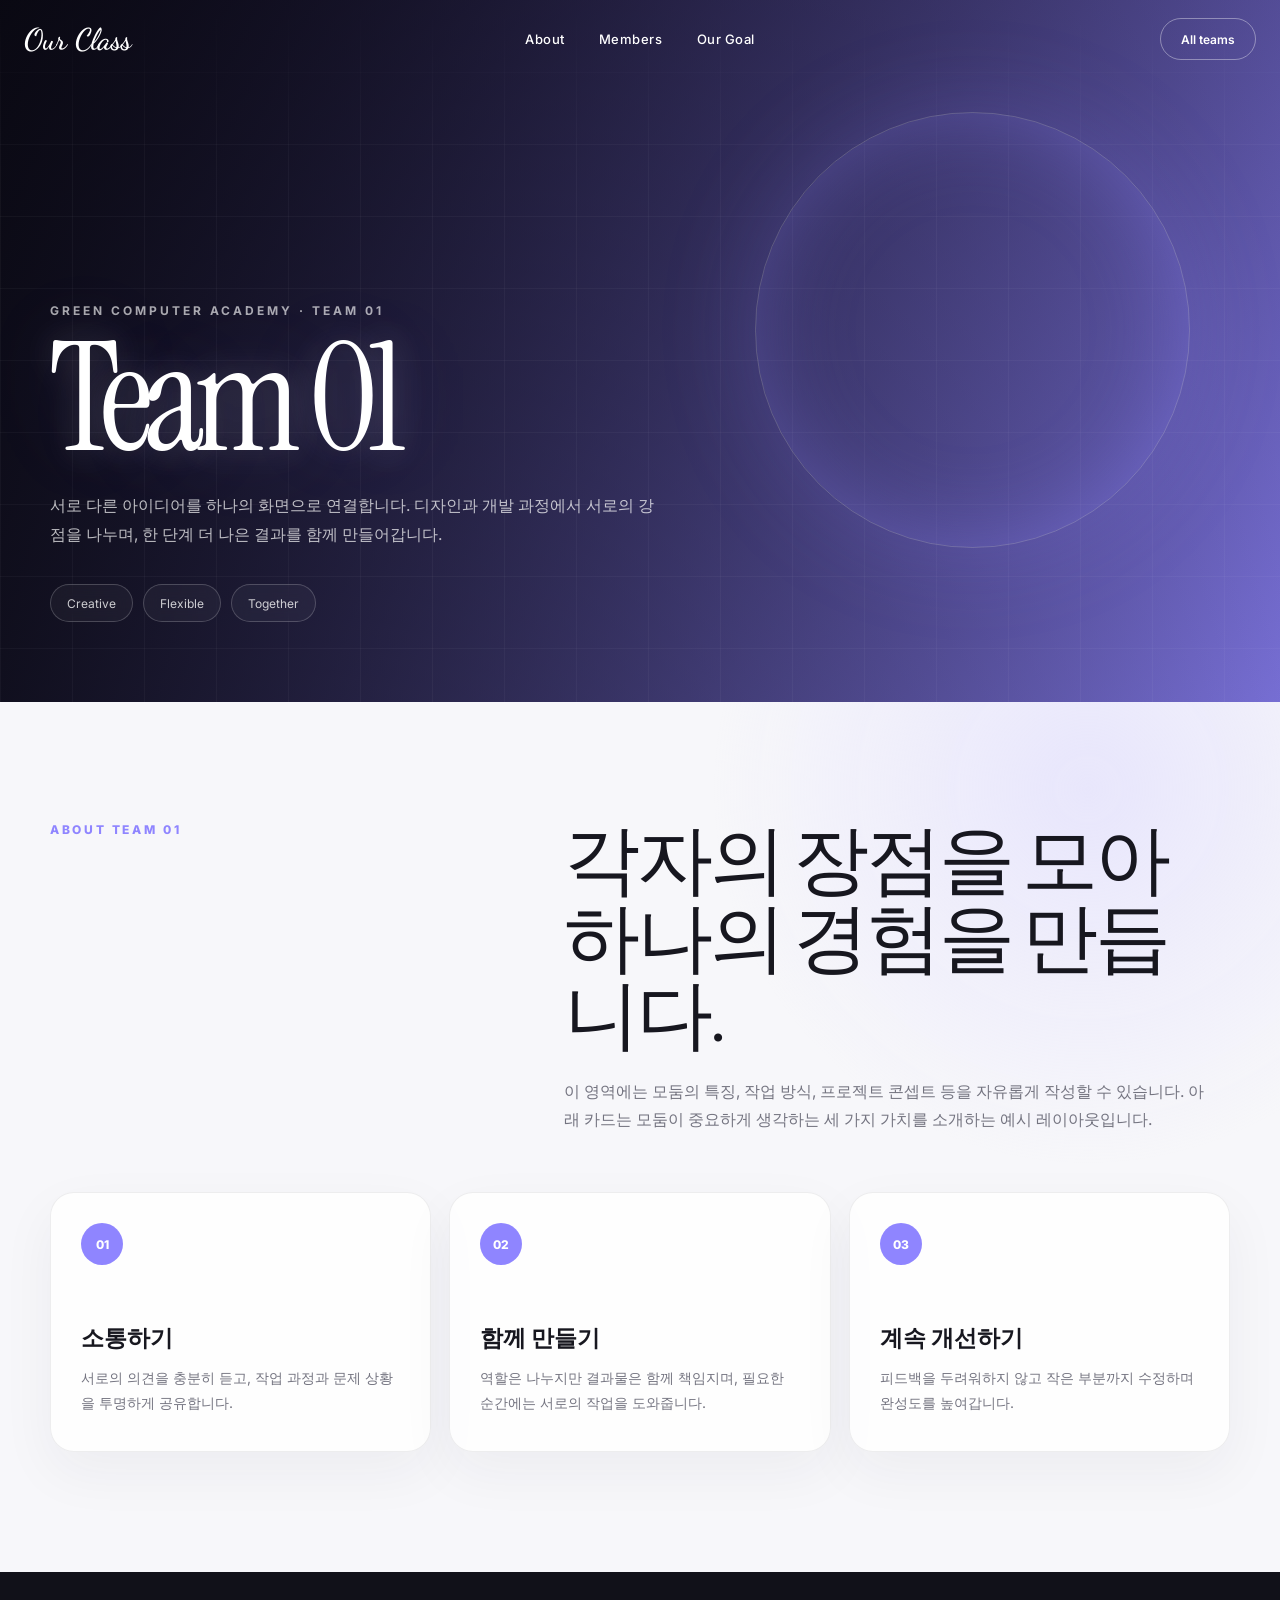
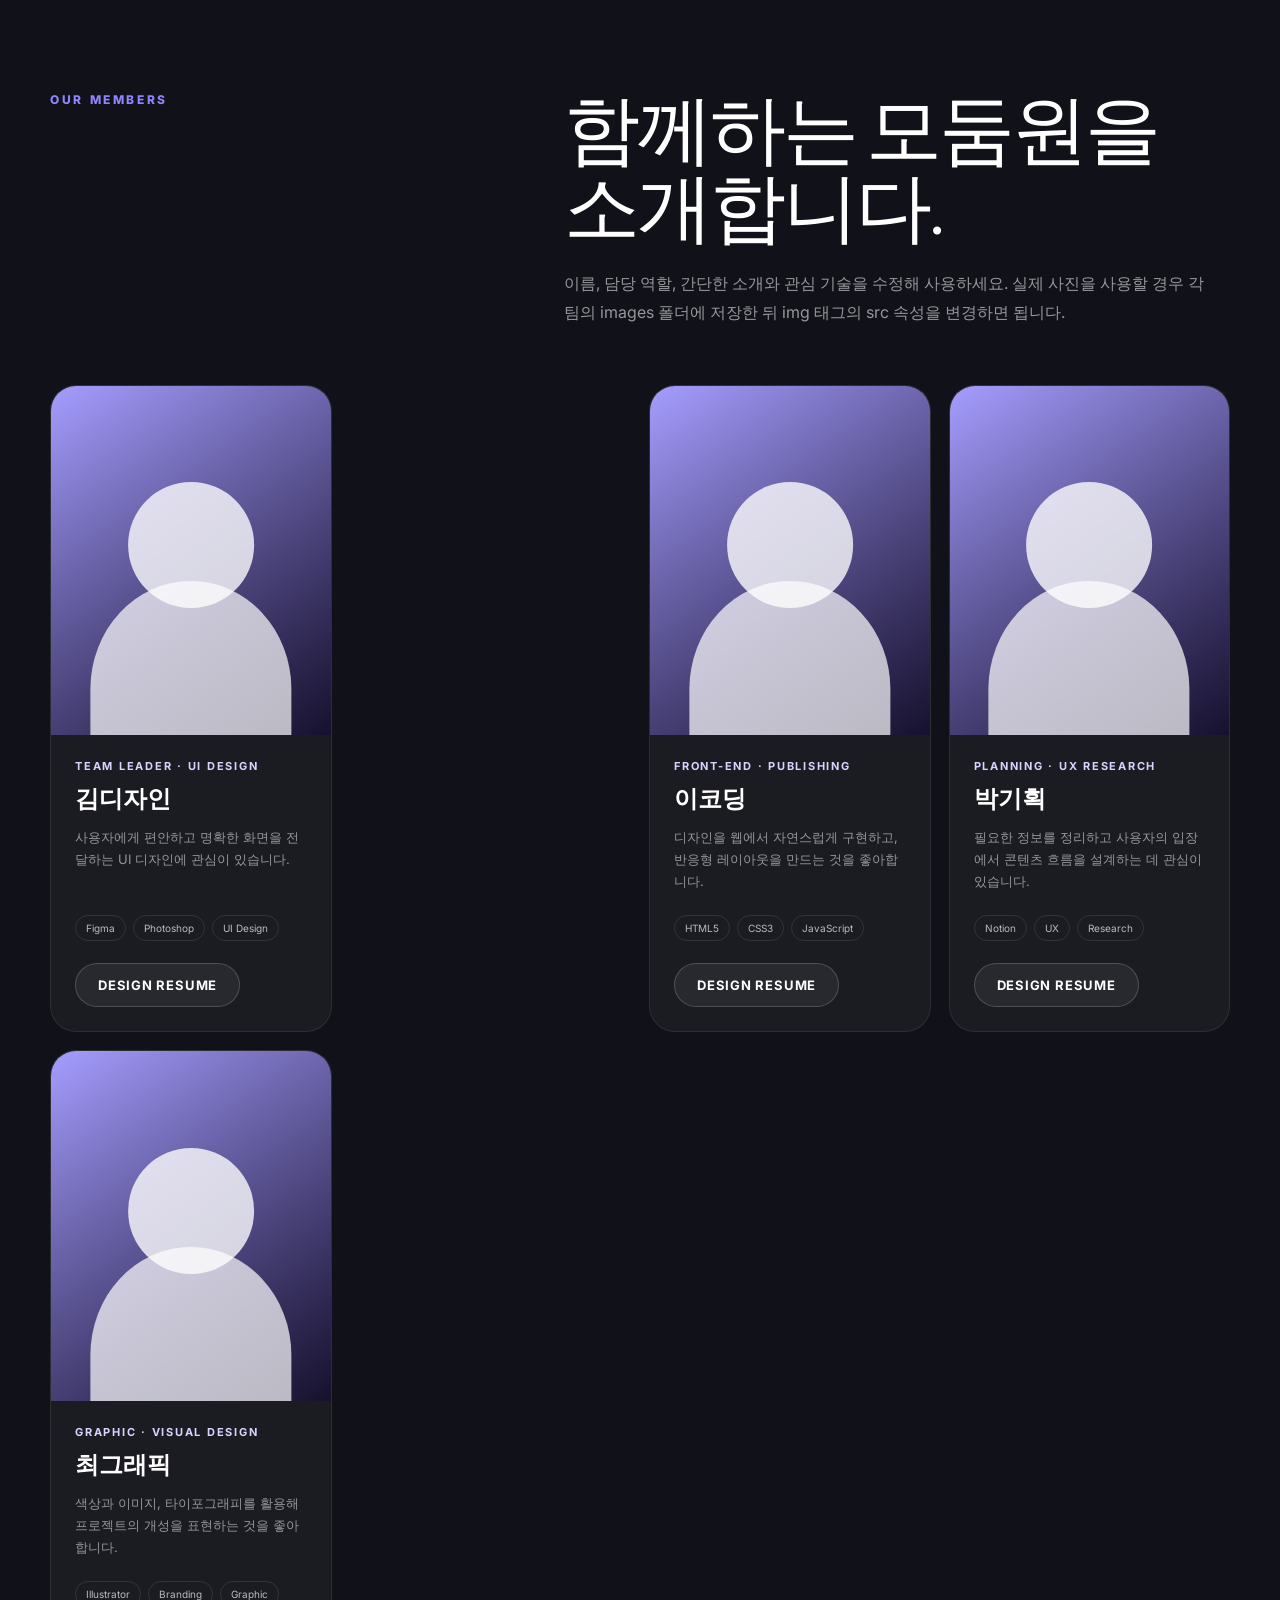
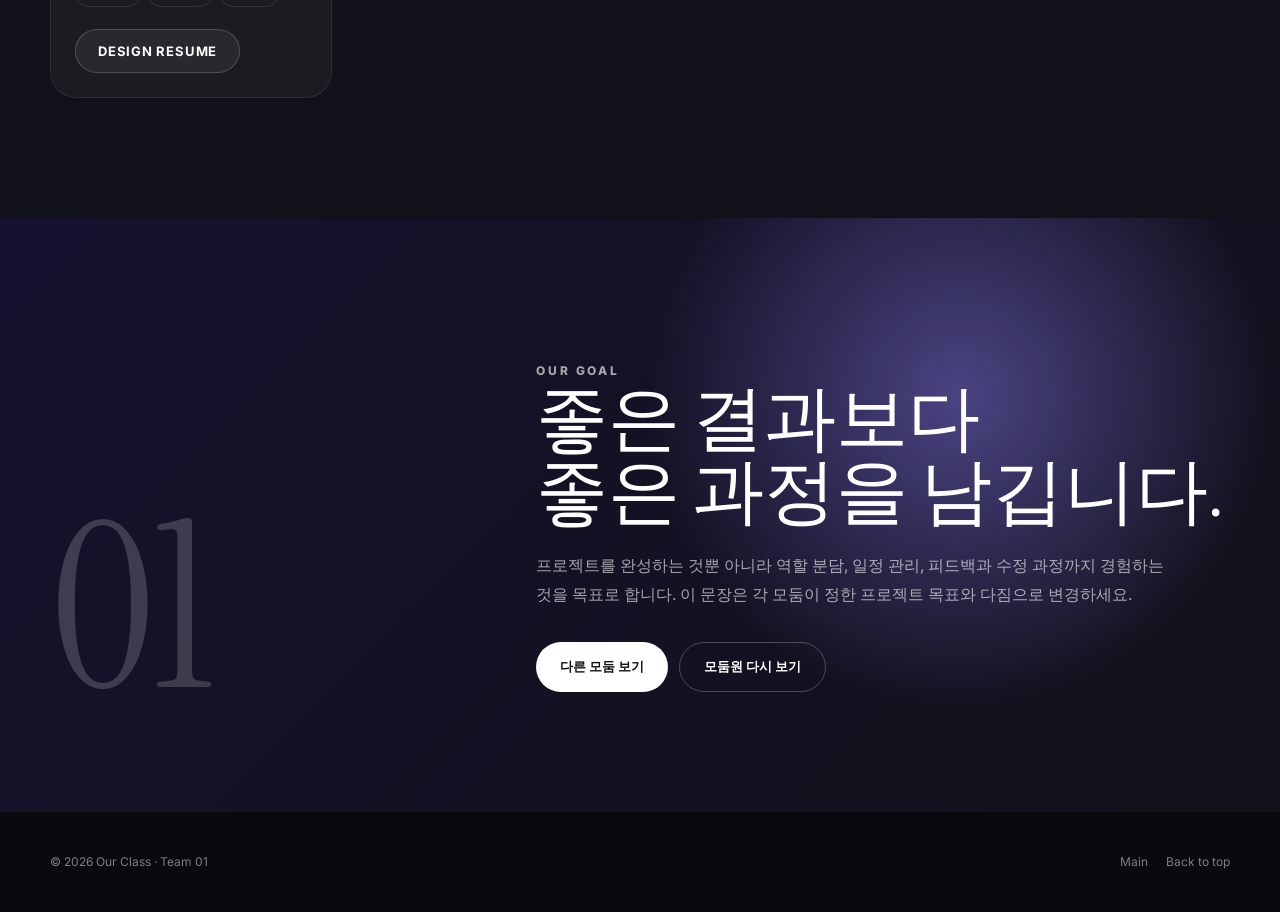
==== commit ba3c71ec: "팀소개 링크 설정" ====
--- a/team/index.html
+++ b/team/index.html
@@ -169,26 +169,26 @@
         </div>
 
         <div class="member-grid">
-          <a class="member-card-link" href="./members/#kim-design" aria-label="김디자인 소개 페이지로 이동">
-            <article class="member-card team-reveal">
-              <div class="member-photo">
-                <!-- 예: <img src="./images/member1.jpg" alt="김디자인 프로필 사진"> -->
-              </div>
-
-              <div class="member-info">
-                <p class="member-role">TEAM LEADER · UI DESIGN</p>
-                <h3 class="member-name">김디자인</h3>
-                <p class="member-copy">
-                  사용자에게 편안하고 명확한 화면을 전달하는
-                  UI 디자인에 관심이 있습니다.
-                </p>
-                <div class="member-skills">
-                  <span>Figma</span>
-                  <span>Photoshop</span>
-                  <span>UI Design</span>
-                </div>
-                <span class="member-resume-link">Design Resume</span>
-              </div>
+          <article class="member-card team-reveal">
+            <div class="member-photo">
+              <!-- 예: <img src="./images/member1.jpg" alt="김디자인 프로필 사진"> -->
+            </div>
+            
+            <div class="member-info">
+              <p class="member-role">TEAM LEADER · UI DESIGN</p>
+              <h3 class="member-name">김디자인</h3>
+              <p class="member-copy">
+                사용자에게 편안하고 명확한 화면을 전달하는
+                UI 디자인에 관심이 있습니다.
+              </p>
+              <div class="member-skills">
+                <span>Figma</span>
+                <span>Photoshop</span>
+                <span>UI Design</span>
+              </div>
+              <span class="member-resume-link">Design Resume</span>
+              <a class="member-card-link" href="./members/#kim-design" aria-label="김디자인 소개 페이지로 이동">
+            </div>
             </article>
           </a>
 
